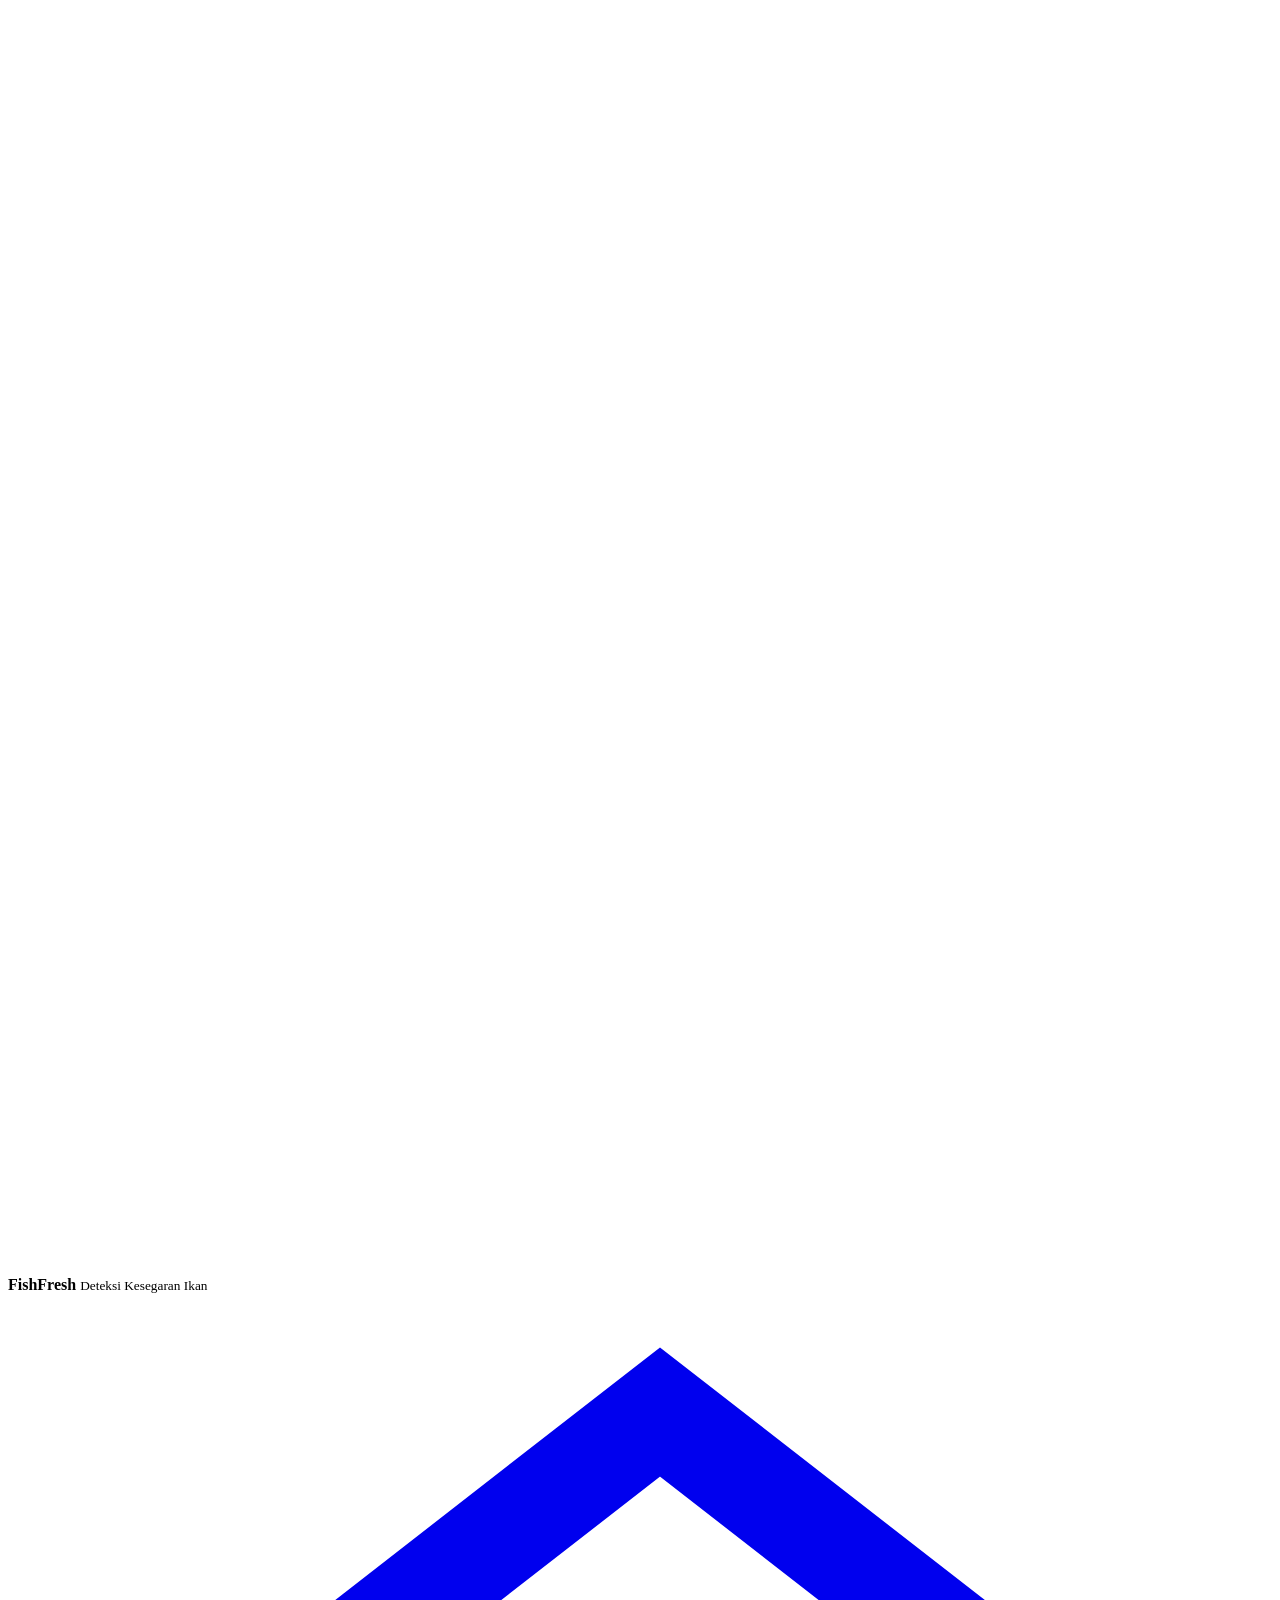
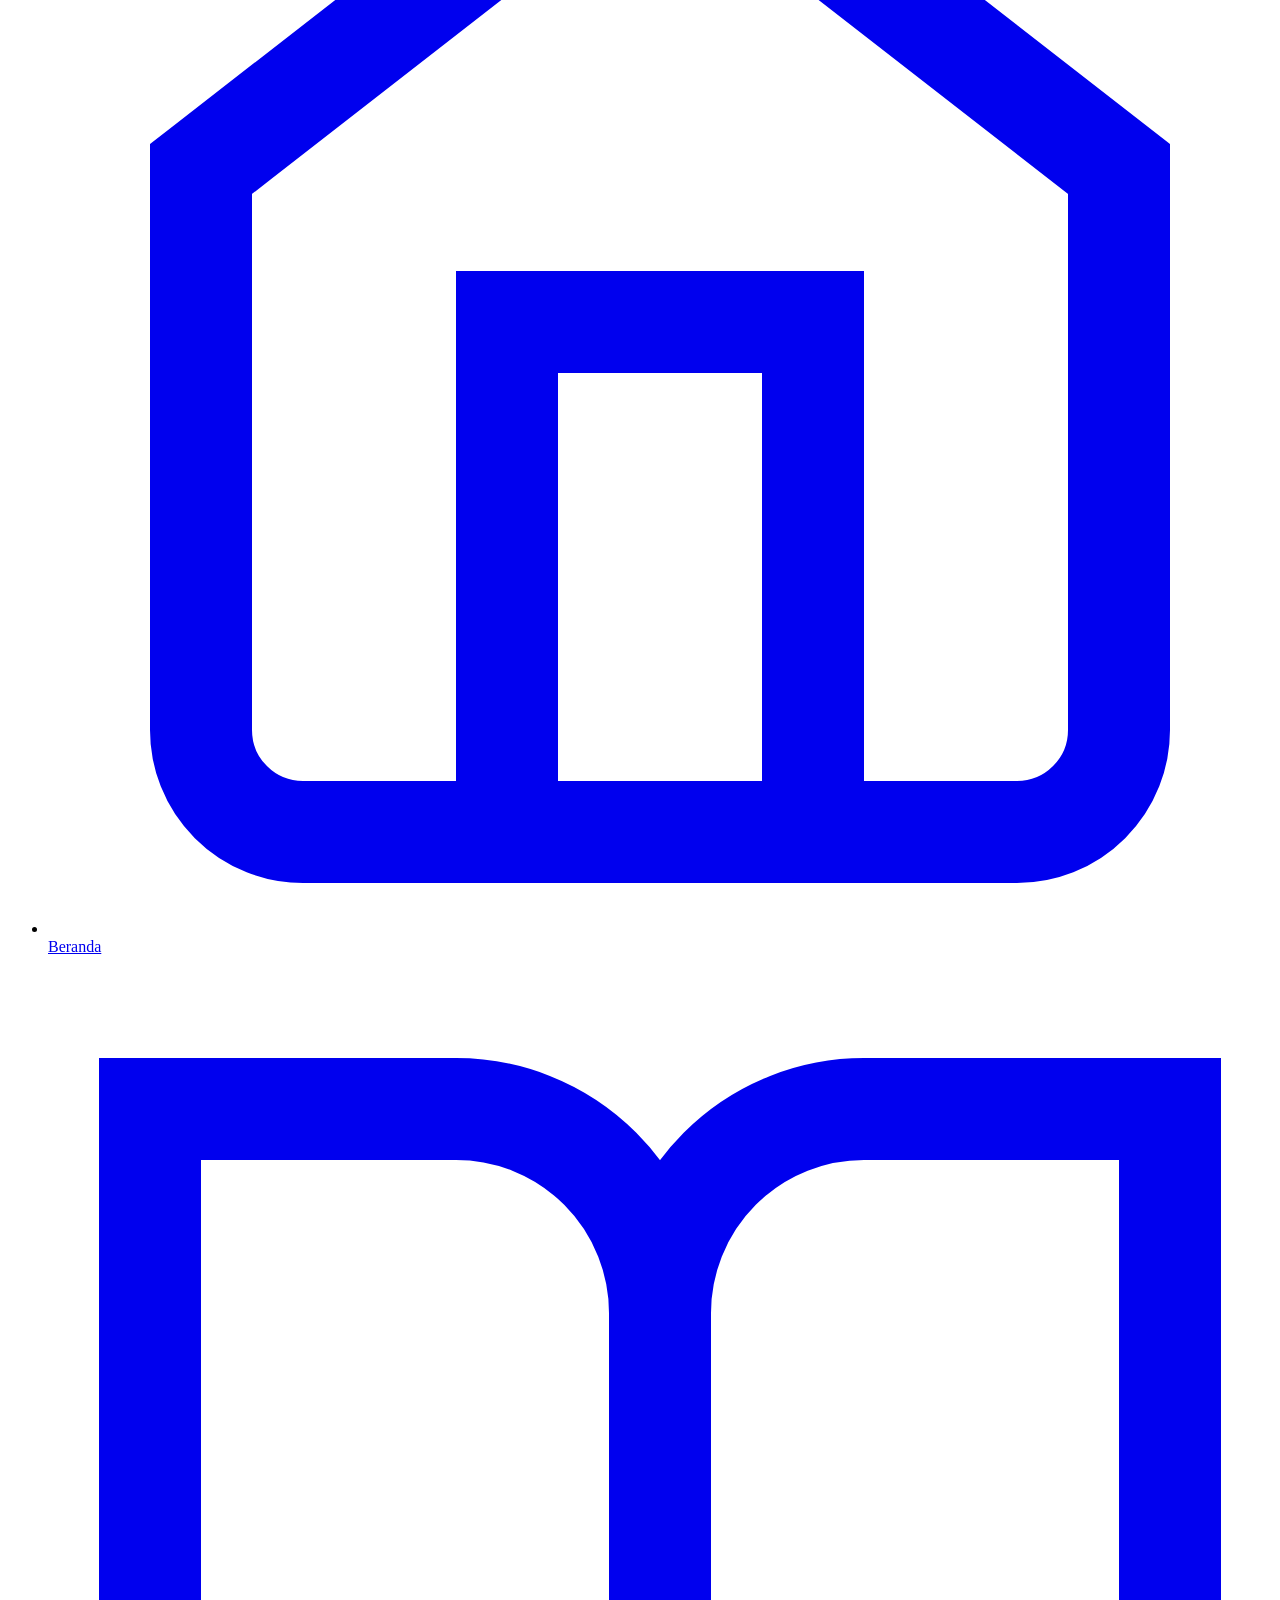
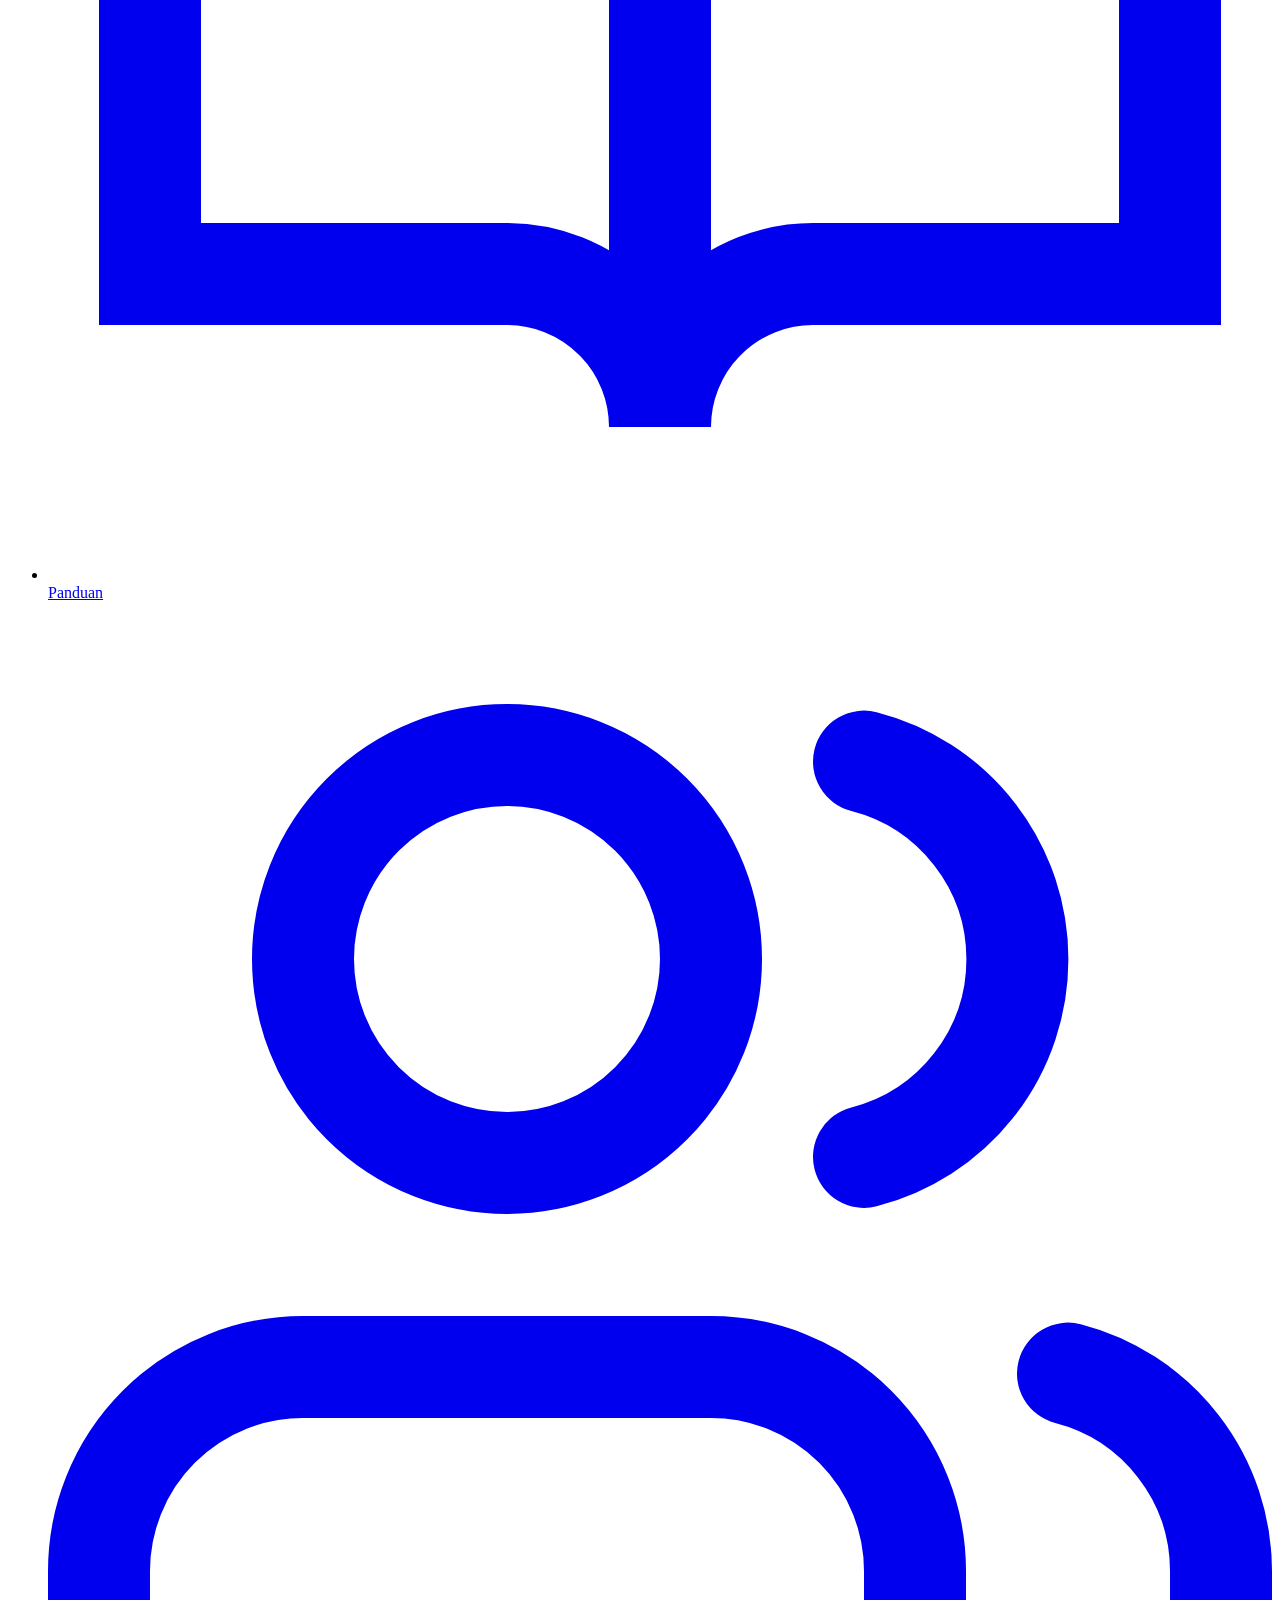
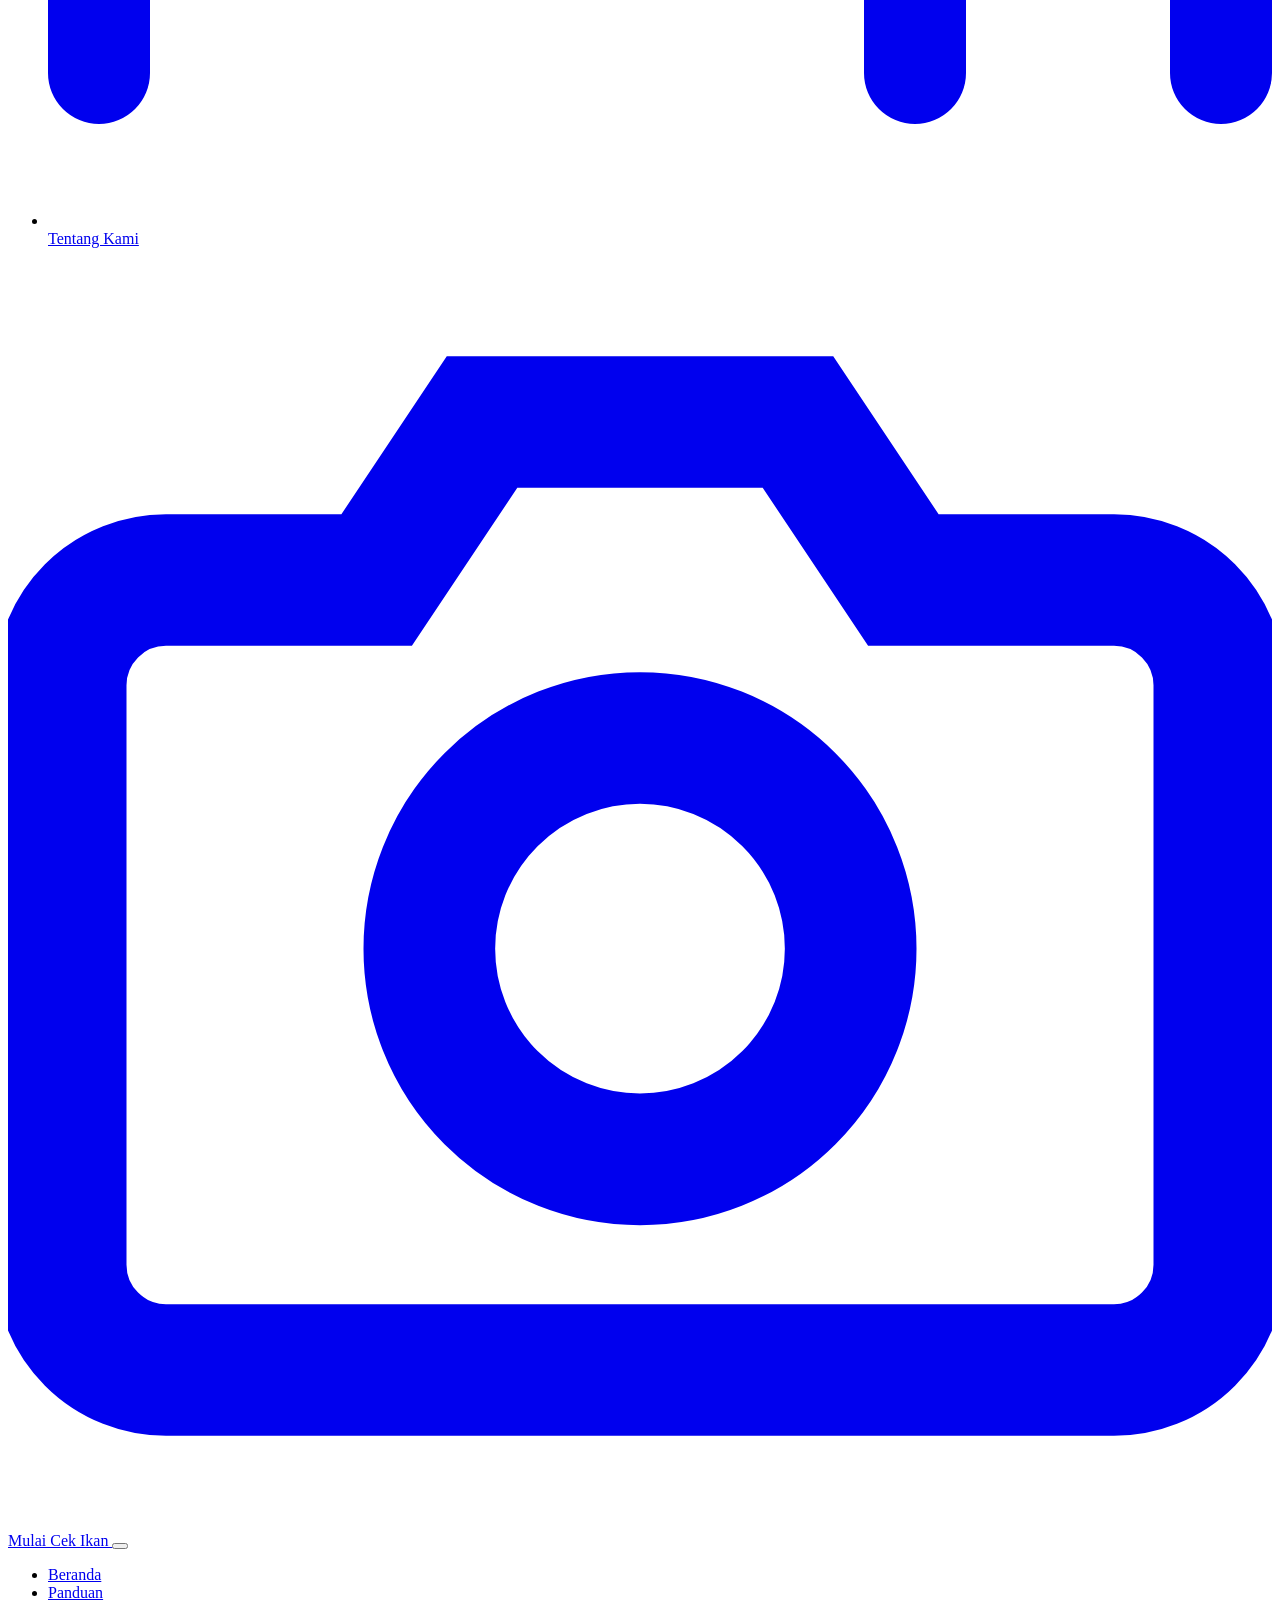
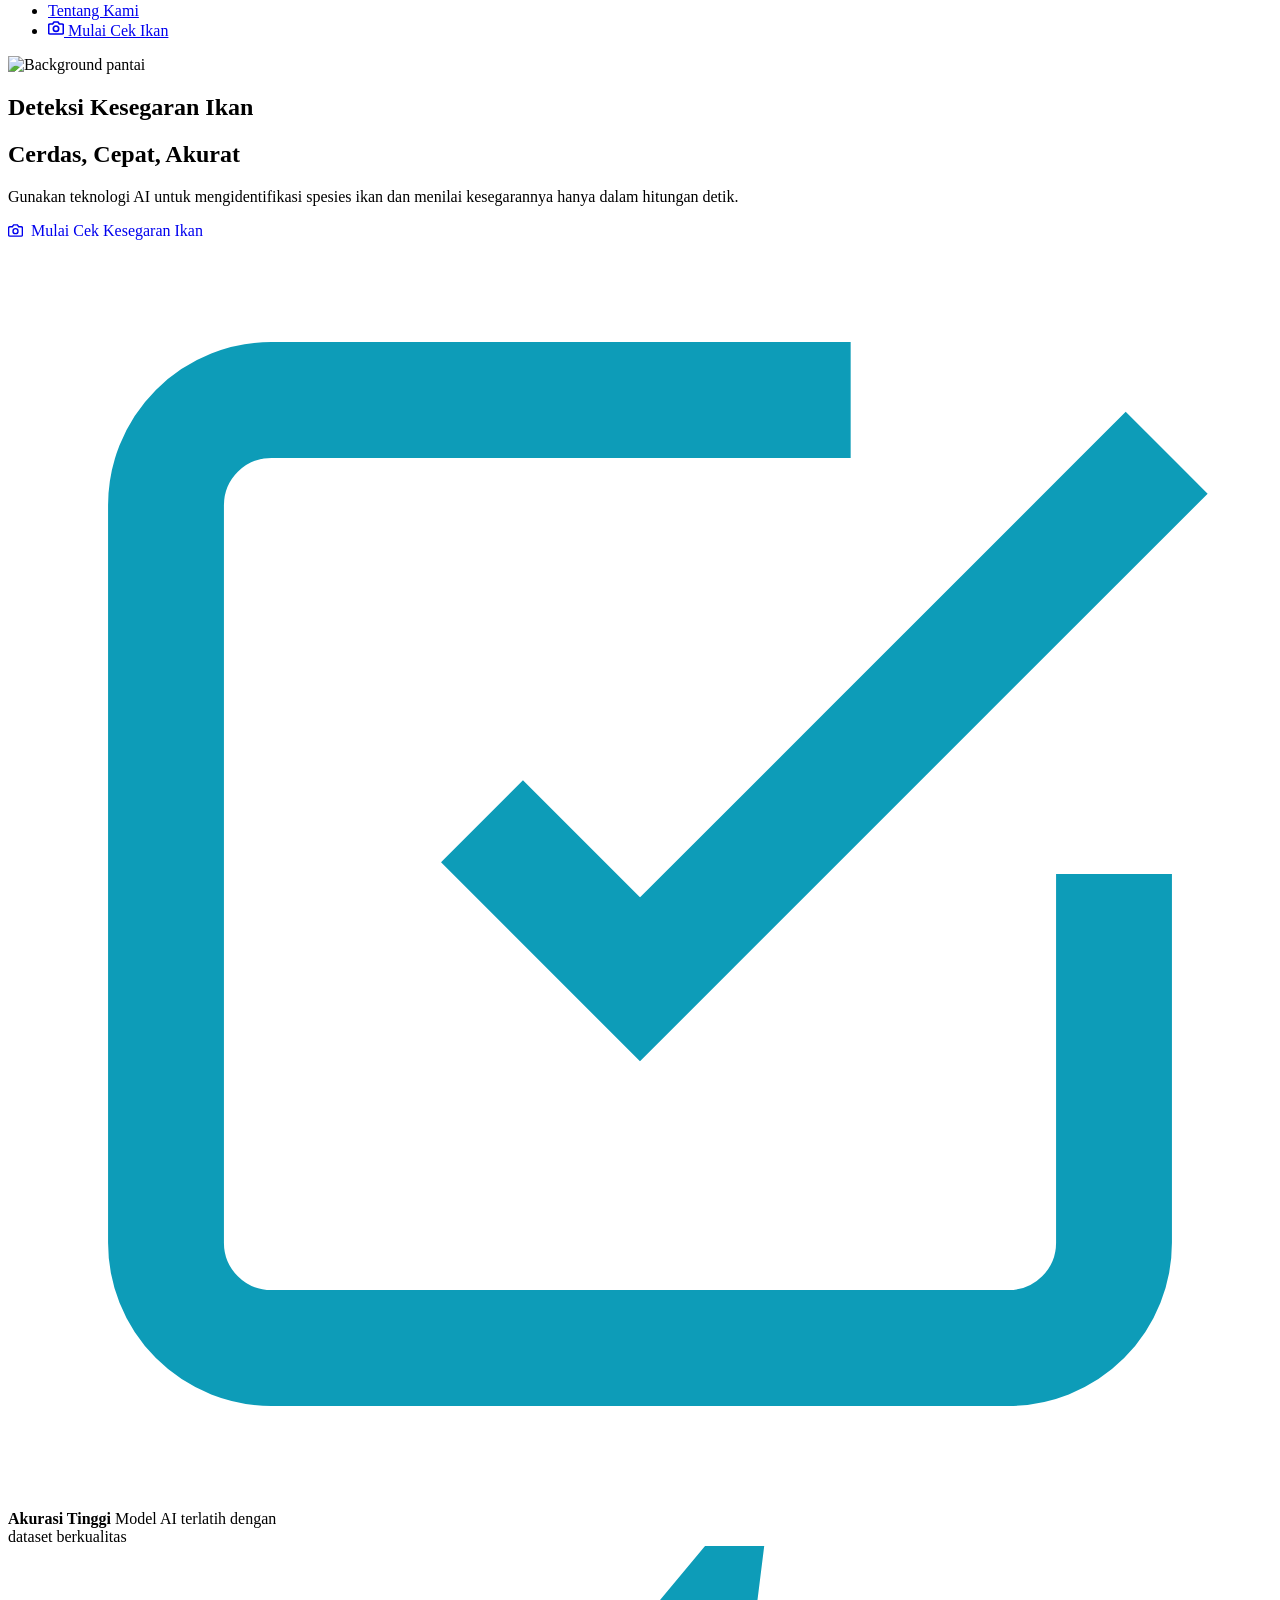
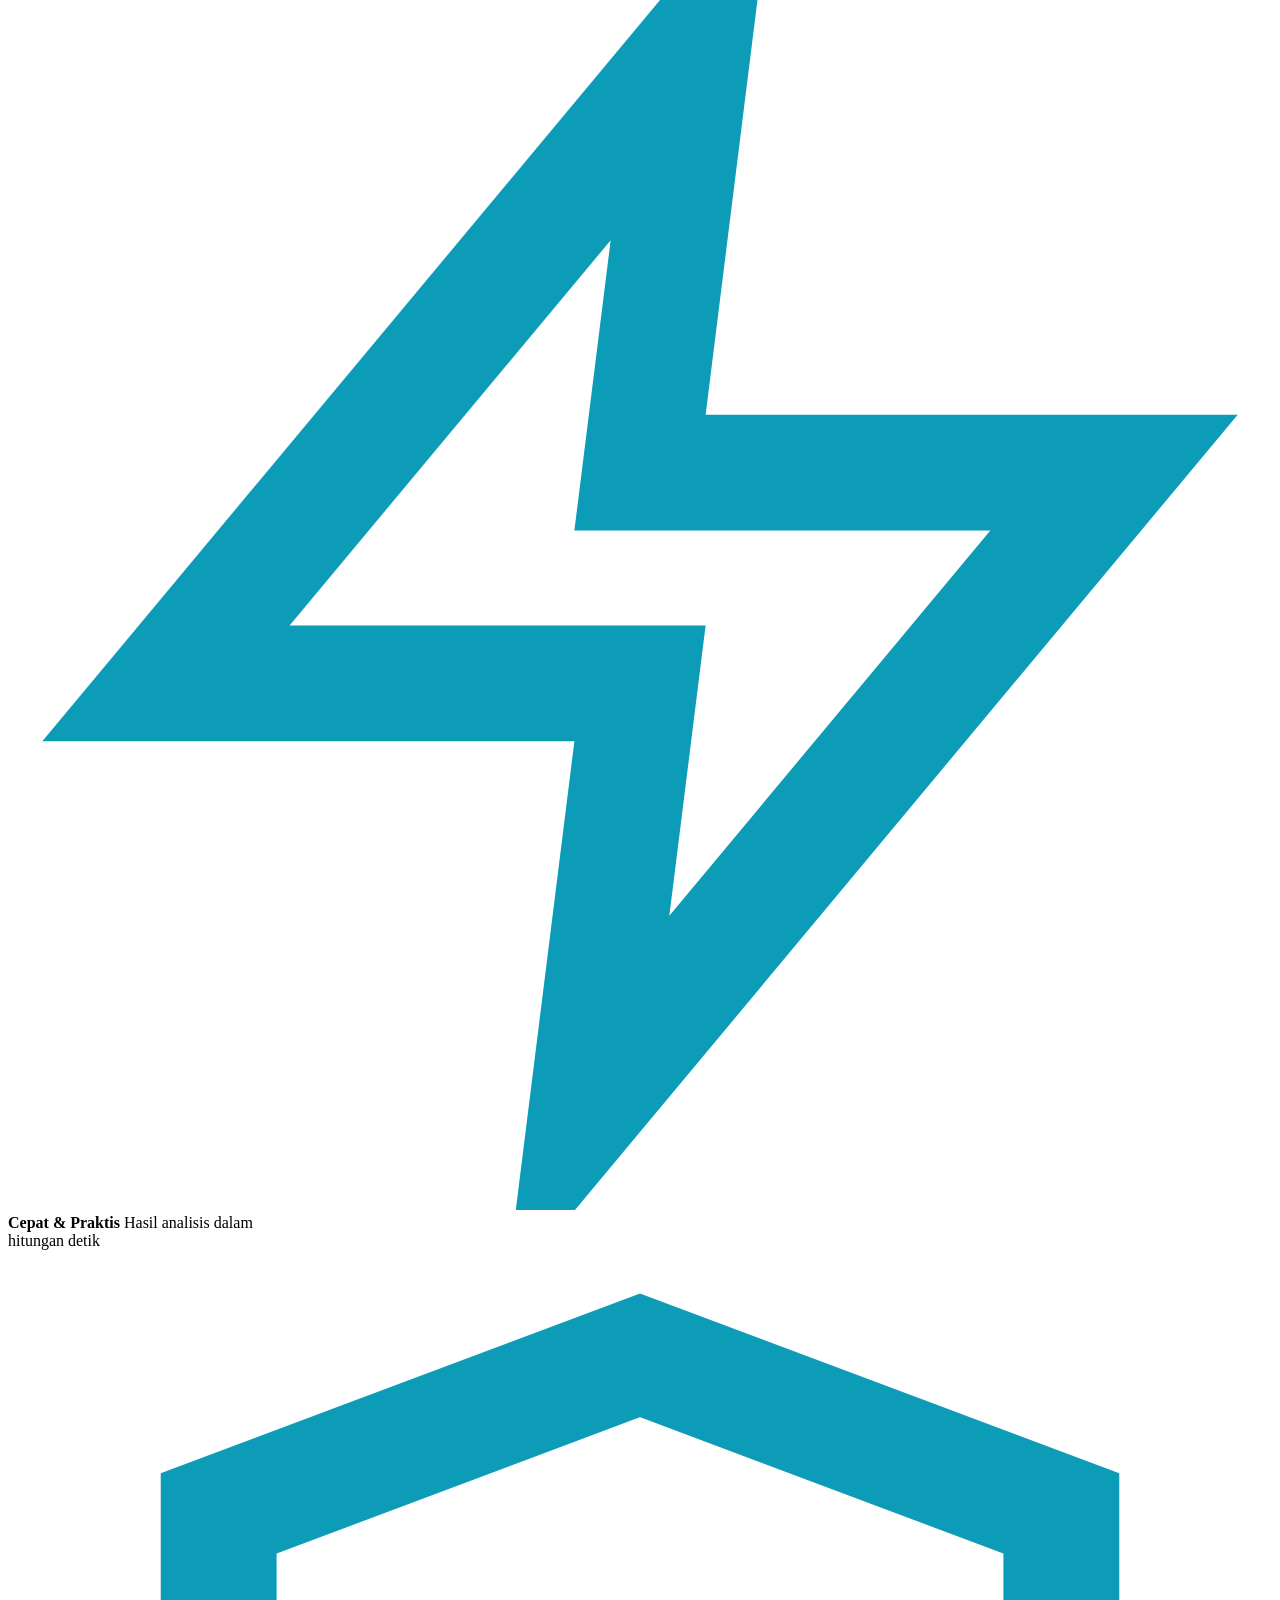
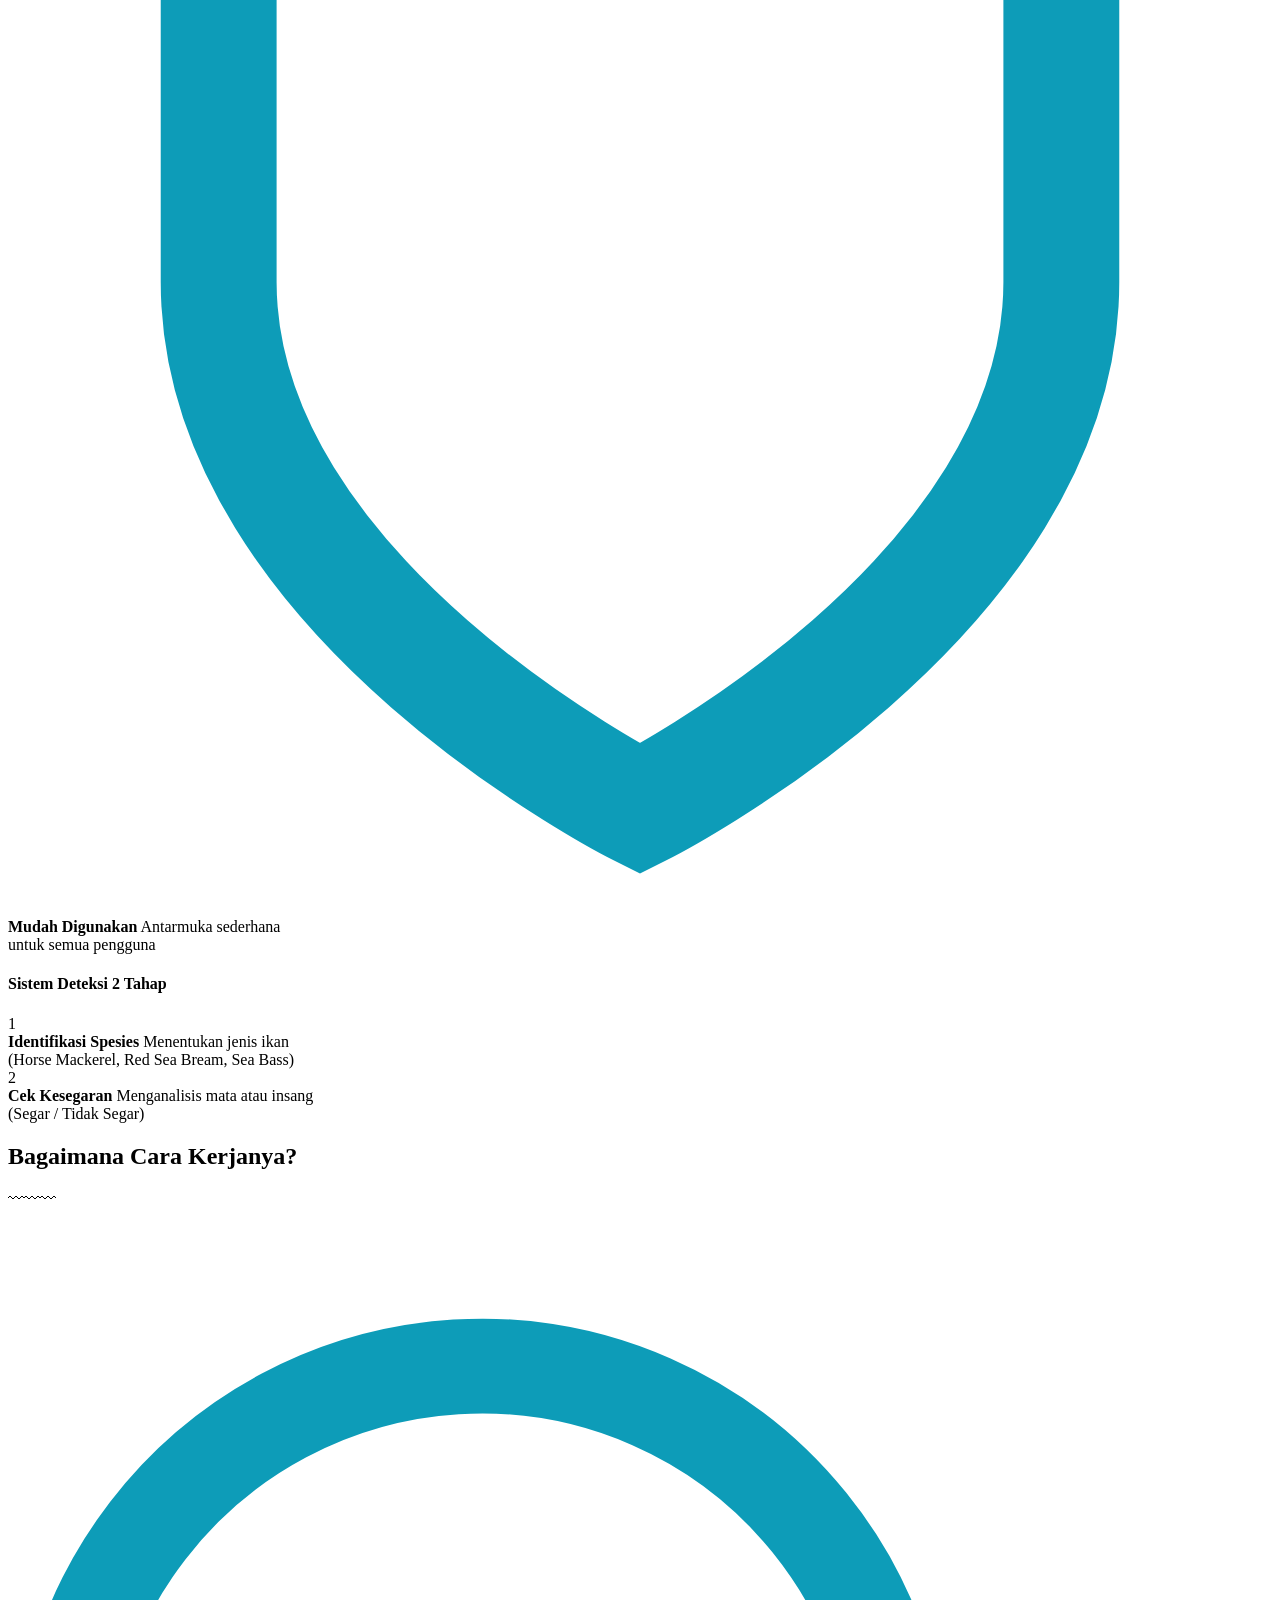
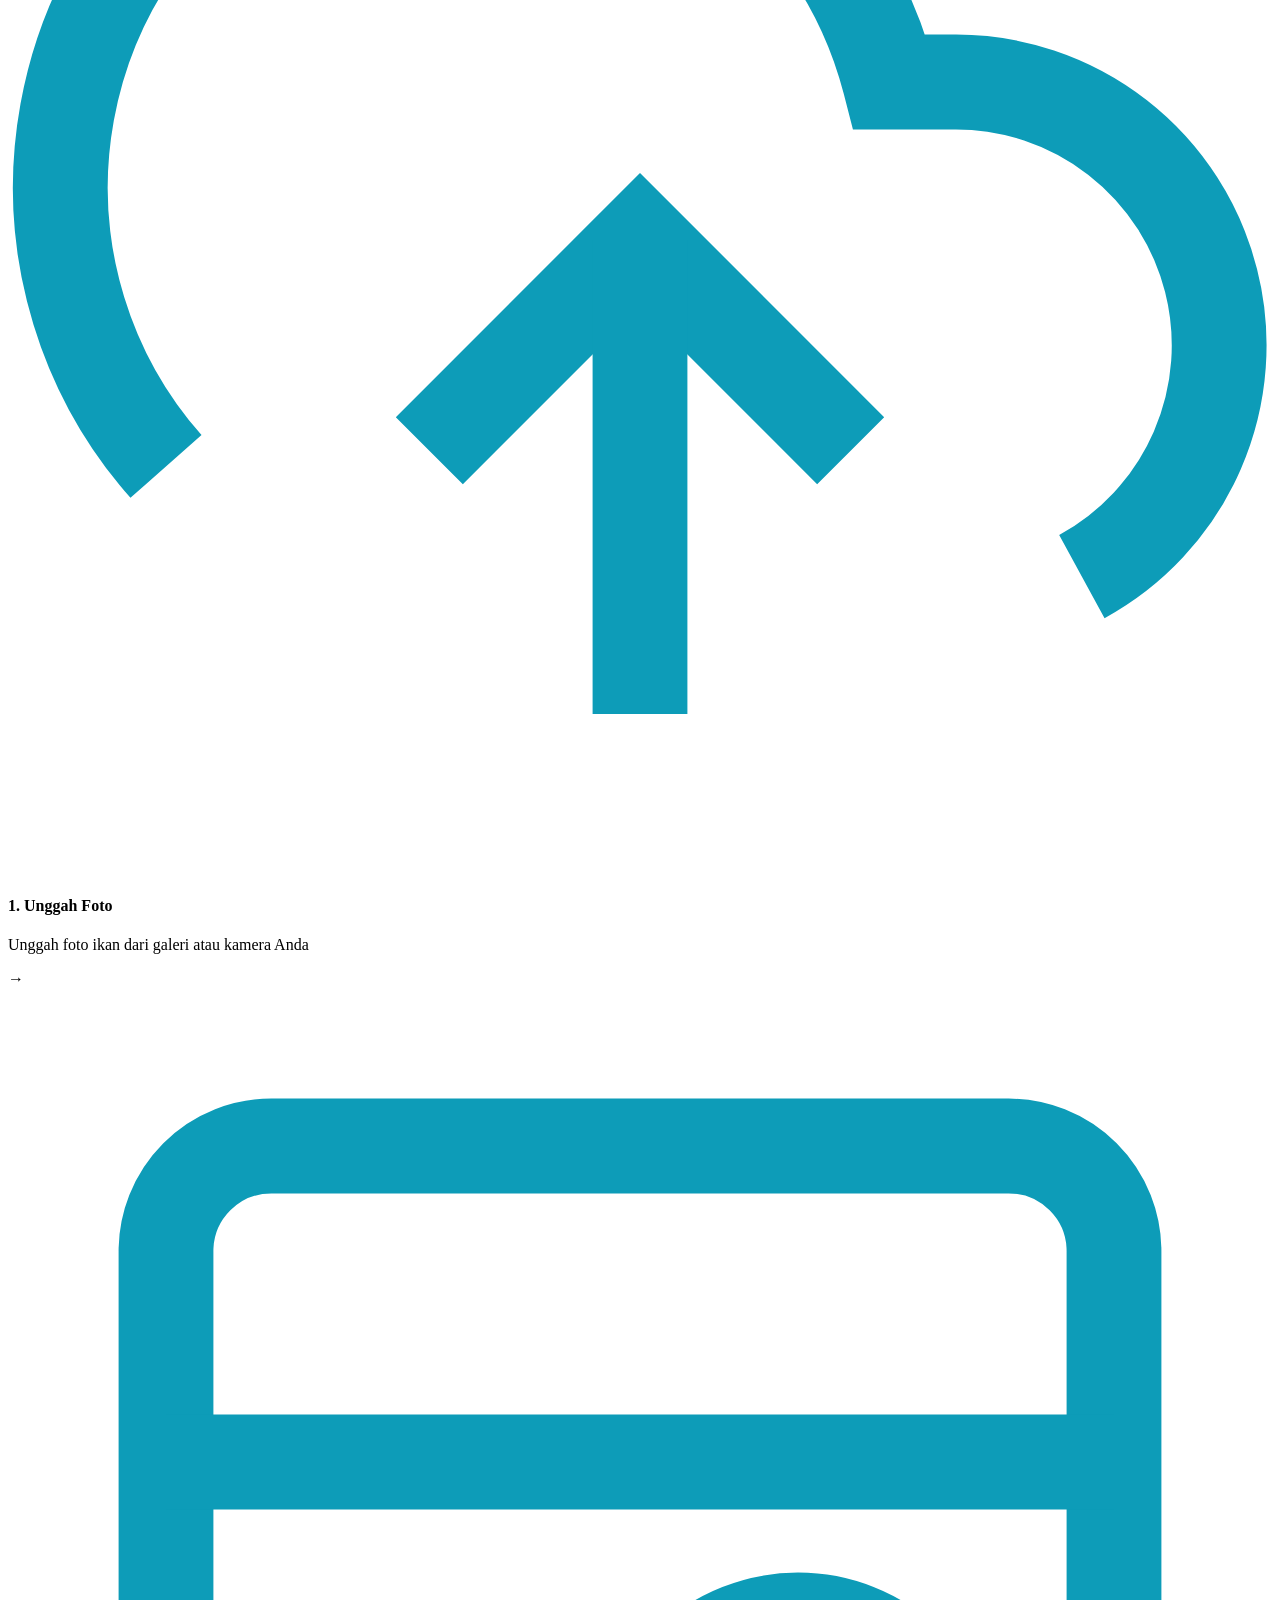
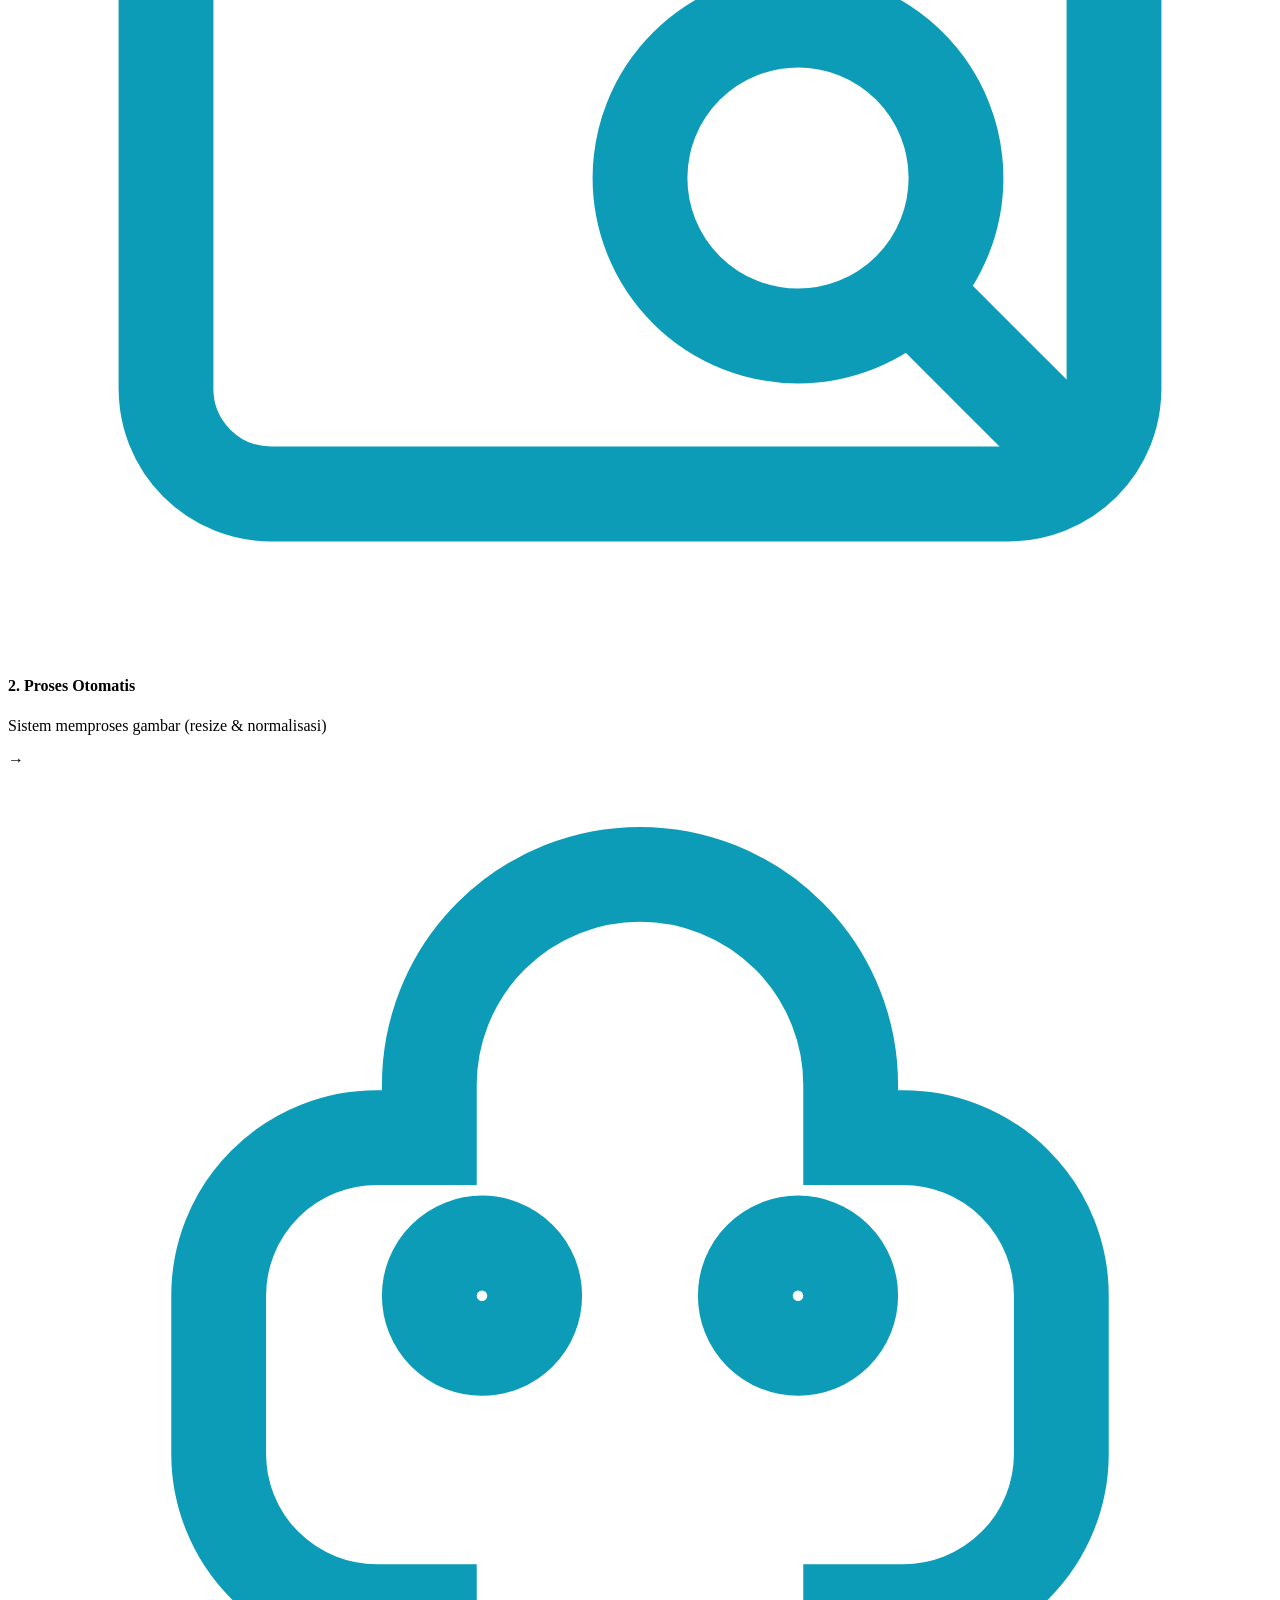
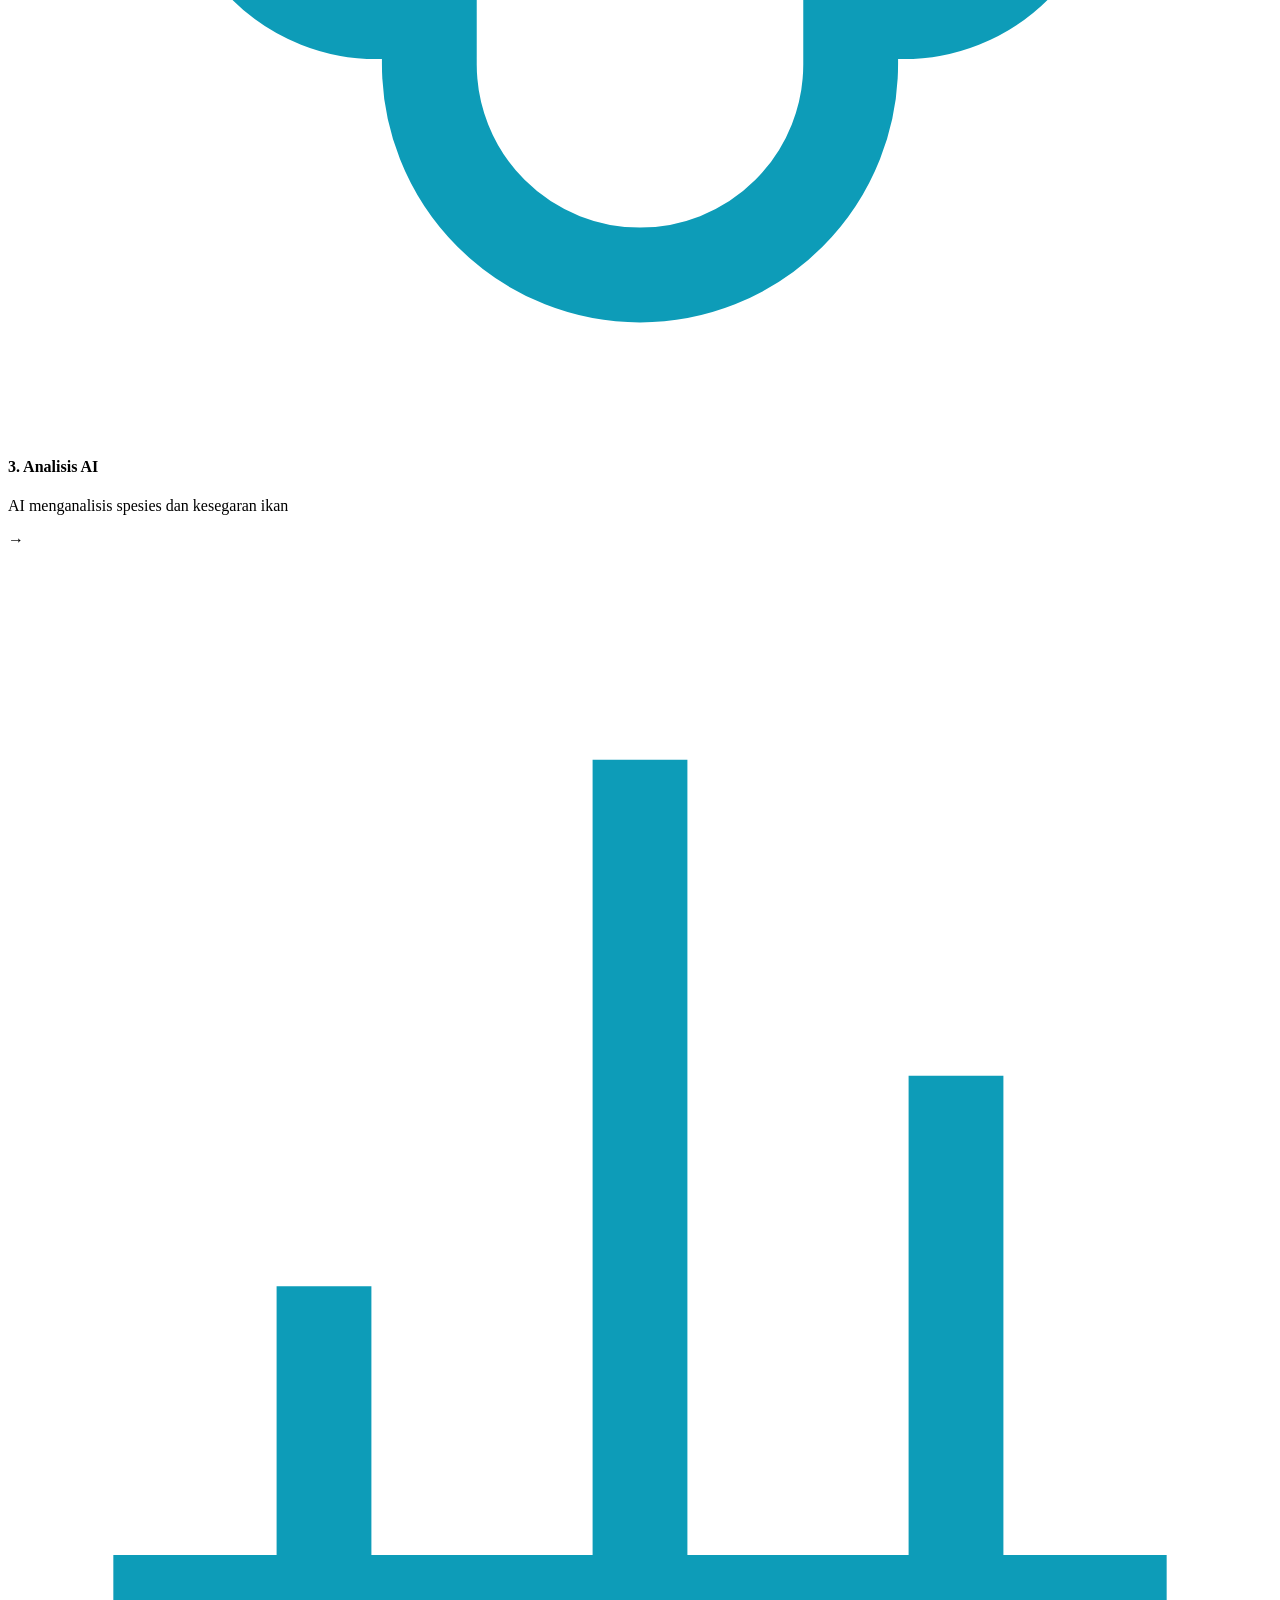
==== index.html @ abd27efb "Add files via upload" ====
<!DOCTYPE html>
<html lang="id">

<head>
  <meta charset="UTF-8">
  <meta name="viewport" content="width=device-width, initial-scale=1.0">
  <title>FishFresh - Deteksi Kesegaran Ikan</title>

  <link rel="stylesheet" href="/assest/css/beranda.css">

  <link
    href="https://fonts.googleapis.com/css2?family=Inter:ital,wght@0,400;0,500;0,600;0,700;0,800;0,900;1,400&display=swap"
    rel="stylesheet">
</head>

<body>
  <!-- NAVBAR -->
  <nav>
    <div class="brand">
      <div class="brand-logo">
        <svg viewBox="0 0 28 28" fill="none" xmlns="http://www.w3.org/2000/svg">
          <ellipse cx="13" cy="14" rx="10" ry="7" fill="rgba(255,255,255,0.25)" stroke="#fff" stroke-width="1.2" />
          <path d="M23 14 C26 11 27 14 26 17 C24 15.5 23 14 23 14Z" fill="#fff" />
          <circle cx="8" cy="12.5" r="1.3" fill="#fff" />
          <path d="M4 14 C8 10 17 10 23 14 C17 18 8 18 4 14Z" fill="rgba(255,255,255,0.18)" />
        </svg>
      </div>
      <div class="brand-text">
        <b>FishFresh</b>
        <small>Deteksi Kesegaran Ikan</small>
      </div>
    </div>

    <ul class="nav-links">
      <li>
        <a href="beranda.html" class="active">
          <svg viewBox="0 0 24 24" fill="none" stroke="currentColor" stroke-width="2" stroke-linecap="round">
            <path d="M3 9l9-7 9 7v11a2 2 0 01-2 2H5a2 2 0 01-2-2z" />
            <polyline points="9 22 9 12 15 12 15 22" />
          </svg>
          Beranda
        </a>
      </li>
      <li>
        <a href="panduan.html">
          <svg viewBox="0 0 24 24" fill="none" stroke="currentColor" stroke-width="2" stroke-linecap="round">
            <path d="M2 3h6a4 4 0 014 4v14a3 3 0 00-3-3H2z" />
            <path d="M22 3h-6a4 4 0 00-4 4v14a3 3 0 013-3h7z" />
          </svg>
          Panduan
        </a>
      </li>
      <li>
        <a href="tentang.html">
          <svg viewBox="0 0 24 24" fill="none" stroke="currentColor" stroke-width="2" stroke-linecap="round">
            <path d="M17 21v-2a4 4 0 00-4-4H5a4 4 0 00-4 4v2" />
            <circle cx="9" cy="7" r="4" />
            <path d="M23 21v-2a4 4 0 00-3-3.87M16 3.13a4 4 0 010 7.75" />
          </svg>
          Tentang Kami
        </a>
      </li>
    </ul>

    <a href="cek.html" class="btn-cta nav-cta-desktop">
      <svg viewBox="0 0 24 24" fill="none" stroke="currentColor" stroke-width="2.5" stroke-linecap="round">
        <path d="M23 19a2 2 0 01-2 2H3a2 2 0 01-2-2V8a2 2 0 012-2h4l2-3h6l2 3h4a2 2 0 012 2z" />
        <circle cx="12" cy="13" r="4" />
      </svg>
      Mulai Cek Ikan
    </a>

    <button class="ham-btn" id="ham" aria-label="Menu">
      <span></span>
      <span></span>
      <span></span>
    </button>

    <div class="mobile-menu" id="mobileMenu">
      <ul>
        <li><a href="beranda.html" class="active">Beranda</a></li>
        <li><a href="panduan.html">Panduan</a></li>
        <li><a href="tentang.html">Tentang Kami</a></li>
        <li>
          <a href="cek.html" class="btn-cta-mobile">
            <svg viewBox="0 0 24 24" fill="none" stroke="currentColor" stroke-width="2.5"
              style="width:16px;height:16px;">
              <path d="M23 19a2 2 0 01-2 2H3a2 2 0 01-2-2V8a2 2 0 012-2h4l2-3h6l2 3h4a2 2 0 012 2z" />
              <circle cx="12" cy="13" r="4" />
            </svg>
            Mulai Cek Ikan
          </a>
        </li>
      </ul>
    </div>
  </nav>

  <section class="hero" id="heroSection">
    <div class="hero-bg-wrap">
      <img id="heroBgImg" src="/assest/img/laut.png" alt="Background pantai" />
    </div>

    <div class="hero-overlay"></div>

    <div class="hero-inner">
      <div class="hero-left">
        <h1>Deteksi Kesegaran Ikan</h1>
        <h2>Cerdas, Cepat, Akurat</h2>
        <p>Gunakan teknologi AI untuk mengidentifikasi spesies ikan dan menilai kesegarannya hanya dalam hitungan
          detik.</p>

        <div class="hero-btns">
          <a href="cek.html" class="btn-primary"
            style="text-decoration: none; display: inline-flex; align-items: center; gap: 8px;">
            <svg width="15" height="15" fill="none" stroke="currentColor" stroke-width="2.2" viewBox="0 0 24 24">
              <path d="M23 19a2 2 0 01-2 2H3a2 2 0 01-2-2V8a2 2 0 012-2h4l2-3h6l2 3h4a2 2 0 012 2z" />
              <circle cx="12" cy="13" r="4" />
            </svg>
            Mulai Cek Kesegaran Ikan
          </a>
        </div>

        <div class="hero-features">
          <div class="hero-feat">
            <div class="hero-feat-icon">
              <svg viewBox="0 0 24 24" fill="none" stroke="#0d9cb8" stroke-width="2.2">
                <polyline points="9 11 12 14 22 4" />
                <path d="M21 12v7a2 2 0 01-2 2H5a2 2 0 01-2-2V5a2 2 0 012-2h11" />
              </svg>
            </div>
            <div class="hero-feat-text">
              <strong>Akurasi Tinggi</strong>
              <span>Model AI terlatih dengan<br>dataset berkualitas</span>
            </div>
          </div>
          <div class="hero-feat">
            <div class="hero-feat-icon">
              <svg viewBox="0 0 24 24" fill="none" stroke="#0d9cb8" stroke-width="2.2">
                <polygon points="13 2 3 14 12 14 11 22 21 10 12 10 13 2" />
              </svg>
            </div>
            <div class="hero-feat-text">
              <strong>Cepat &amp; Praktis</strong>
              <span>Hasil analisis dalam<br>hitungan detik</span>
            </div>
          </div>
          <div class="hero-feat">
            <div class="hero-feat-icon">
              <svg viewBox="0 0 24 24" fill="none" stroke="#0d9cb8" stroke-width="2.2">
                <path d="M12 22s8-4 8-10V5l-8-3-8 3v7c0 6 8 10 8 10z" />
              </svg>
            </div>
            <div class="hero-feat-text">
              <strong>Mudah Digunakan</strong>
              <span>Antarmuka sederhana<br>untuk semua pengguna</span>
            </div>
          </div>
        </div>
      </div>

      <div class="hero-card">
        <h4>Sistem Deteksi 2 Tahap</h4>
        <div class="hc-step">
          <div class="hc-num">1</div>
          <div class="hc-info">
            <strong>Identifikasi Spesies</strong>
            <span>Menentukan jenis ikan<br>(Horse Mackerel, Red Sea Bream, Sea Bass)</span>
          </div>
        </div>
        <div class="hc-step">
          <div class="hc-num">2</div>
          <div class="hc-info">
            <strong>Cek Kesegaran</strong>
            <span>Menganalisis mata atau insang<br>(Segar / Tidak Segar)</span>
          </div>
        </div>
      </div>
    </div>
  </section>

  <section class="how-section">
    <div class="section-head">
      <h2>Bagaimana Cara Kerjanya?</h2>
      <div class="wave">〰〰〰</div>
    </div>
    <div class="steps-wrap">

      <div class="step-box">
        <div class="step-icon-wrap">
          <svg viewBox="0 0 24 24" fill="none" stroke="#0d9cb8" stroke-width="1.8">
            <polyline points="16 16 12 12 8 16" />
            <line x1="12" y1="12" x2="12" y2="21" />
            <path d="M20.39 18.39A5 5 0 0018 9h-1.26A8 8 0 103 16.3" />
          </svg>
        </div>
        <h4>1. Unggah Foto</h4>
        <p>Unggah foto ikan dari galeri atau kamera Anda</p>
      </div>

      <div class="step-arr">→</div>

      <div class="step-box">
        <div class="step-icon-wrap">
          <svg viewBox="0 0 24 24" fill="none" stroke="#0d9cb8" stroke-width="1.8">
            <rect x="3" y="3" width="18" height="18" rx="2" />
            <path d="M3 9h18" />
            <circle cx="15" cy="15" r="3" />
            <line x1="17.1" y1="17.1" x2="20" y2="20" />
          </svg>
        </div>
        <h4>2. Proses Otomatis</h4>
        <p>Sistem memproses gambar (resize &amp; normalisasi)</p>
      </div>

      <div class="step-arr">→</div>

      <div class="step-box">
        <div class="step-icon-wrap">
          <svg viewBox="0 0 24 24" fill="none" stroke="#0d9cb8" stroke-width="1.8">
            <path
              d="M12 2a4 4 0 014 4v1h1a3 3 0 013 3v3a3 3 0 01-3 3h-1v1a4 4 0 01-8 0v-1H7a3 3 0 01-3-3v-3a3 3 0 013-3h1V6a4 4 0 014-4z" />
            <circle cx="9" cy="10" r="1" />
            <circle cx="15" cy="10" r="1" />
          </svg>
        </div>
        <h4>3. Analisis AI</h4>
        <p>AI menganalisis spesies dan kesegaran ikan</p>
      </div>

      <div class="step-arr">→</div>

      <div class="step-box">
        <div class="step-icon-wrap">
          <svg viewBox="0 0 24 24" fill="none" stroke="#0d9cb8" stroke-width="1.8">
            <line x1="18" y1="20" x2="18" y2="10" />
            <line x1="12" y1="20" x2="12" y2="4" />
            <line x1="6" y1="20" x2="6" y2="14" />
            <polyline points="2 20 22 20" />
          </svg>
        </div>
        <h4>4. Hasil Instan</h4>
        <p>Lihat hasil identifikasi lengkap beserta tingkat kepercayaan</p>
      </div>

    </div>
  </section>

  <section class="cards-section">
    <div class="cards-grid">

      <div class="icard icard-1">
        <img class="icard-bg-img" src="https://images.unsplash.com/photo-1544551763-46a013bb70d5?w=600&q=80&fit=crop"
          alt="Ikan" style="object-position:right center" />
        <div class="icard-overlay"></div>
        <div class="icard-content">
          <h3>Panduan Pengambilan Gambar</h3>
          <p>Pelajari cara mengambil foto ikan yang tepat untuk hasil akurat</p>
          <a href="panduan.html" class="icard-btn"
            style="background:#0d9cb8; color:#fff; text-decoration:none; display:inline-block; text-align:center;">Lihat
            Panduan</a>
        </div>
      </div>

      <div class="icard icard-3">
        <img class="icard-bg-img" src="https://images.unsplash.com/photo-1529156069898-49953e39b3ac?w=600&q=80&fit=crop"
          alt="Tim" style="object-position:right top" />
        <div class="icard-overlay"></div>
        <div class="icard-content">
          <h3>Tentang Kami</h3>
          <p>Kenali tim di balik pengembangan sistem ini</p>
          <a href="tentang.html" class="icard-btn"
            style="background:#0d9cb8; color:#fff; text-decoration:none; display:inline-block; text-align:center;">Lihat
            Profil</a>
        </div>
      </div>

      <div class="icard icard-4">
        <img class="icard-bg-img" src="https://images.unsplash.com/photo-1565193566173-7a0ee3dbe261?w=600&q=80&fit=crop"
          alt="Ikan segar" style="object-position:right center" />
        <div class="icard-overlay"></div>
        <div class="icard-content">
          <h3>Mulai Cek Sekarang</h3>
          <p>Langsung cek kesegaran ikan Anda dengan AI kami</p>
          <a href="cek.html" class="icard-btn"
            style="background:rgba(255,255,255,0.18); color:#fff; border:1px solid rgba(255,255,255,0.4); text-decoration:none; display:inline-block; text-align:center;">Cek
            Sekarang</a>
        </div>
      </div>

    </div>
  </section>

  <!-- FOOTER -->
  <footer class="combined-footer">
    <div class="footer-bg-layer"></div>
    <div class="footer-fish-layer"></div>

    <div class="footer-container">

      <div class="stats-inner">
        <div class="stat-item">
          <div class="stat-icon-wrap">
            <svg viewBox="0 0 24 24">
              <ellipse cx="11" cy="12" rx="8" ry="5" stroke="#4ecbdf" stroke-width="1.5" fill="none" />
              <path d="M19 12 Q23 8 23 12 Q23 16 19 12Z" fill="#4ecbdf" opacity="0.7" />
              <circle cx="8" cy="10.5" r="1.2" fill="#4ecbdf" />
            </svg>
          </div>
          <div class="stat-text">
            <div class="stat-num">3</div>
            <div class="stat-label">Spesies Ikan</div>
            <div class="stat-sub">Mackerel, Bream, Bass</div>
          </div>
        </div>

        <div class="stat-item">
          <div class="stat-icon-wrap">
            <svg viewBox="0 0 24 24" fill="none" stroke="#4ecbdf" stroke-width="1.5">
              <path d="M1 12s4-8 11-8 11 8 11 8-4 8-11 8-11-8-11-8z" />
              <circle cx="12" cy="12" r="3" />
            </svg>
          </div>
          <div class="stat-text">
            <div class="stat-num">2</div>
            <div class="stat-label">Analisis</div>
            <div class="stat-sub">Jenis &amp; Kesegaran</div>
          </div>
        </div>

        <div class="stat-item">
          <div class="stat-icon-wrap">
            <svg viewBox="0 0 24 24" fill="none" stroke="#4ecbdf" stroke-width="1.5">
              <ellipse cx="12" cy="5" rx="9" ry="3" />
              <path d="M21 12c0 1.66-4 3-9 3s-9-1.34-9-3" />
              <path d="M3 5v14c0 1.66 4 3 9 3s9-1.34 9-3V5" />
            </svg>
          </div>
          <div class="stat-text">
            <div class="stat-num">2K+</div>
            <div class="stat-label">Data Training</div>
            <div class="stat-sub">Gambar Terverifikasi</div>
          </div>
        </div>
      </div>

      <div class="footer-divider"></div>

      <div class="footer-content-grid">
        <div class="footer-about">
          <div class="footer-brand">
            <div class="f-brand-icon">
              <svg viewBox="0 0 28 28" fill="none">
                <ellipse cx="13" cy="14" rx="9" ry="6" fill="#4ecbdf" />
                <path d="M22 14 Q27 10 27 14 Q27 18 22 14Z" fill="#4ecbdf" />
                <circle cx="9.5" cy="12.5" r="2" fill="#071e2a" />
              </svg>
            </div>
            <span>FishFresh</span>
          </div>
          <p class="footer-desc">
            Platform berbasis Artificial Intelligence terdepan untuk mendeteksi jenis dan tingkat kesegaran ikan
            secara
            instan demi menjaga kualitas pangan Anda.
          </p>
        </div>

        <div class="footer-links-group">
          <h4>Navigasi</h4>
          <li><a href="beranda.html">Beranda</a>
          <li><a href="panduan.html">Panduan Foto</a>
          <li><a href="tentang.html">Tentang Kami</a>
        </div>

        <div class="footer-links-group">
          <h4>Kontak & Bantuan</h4>
          <p class="footer-info-text">Universitas maritim raja ali haji, Indonesia</p>
          <p class="footer-info-text">support@fishfresh.ai</p>
        </div>
      </div>

      <div class="footer-bottom">
        <p>&copy; 2026 FishFresh AI System. Seluruh Hak Cipta Dilindungi.</p>
      </div>

    </div>
  </footer>

  <div class="toast" id="toast"></div>
  <script src="/assest/js/beranda.js"></script>
</body>

</html>
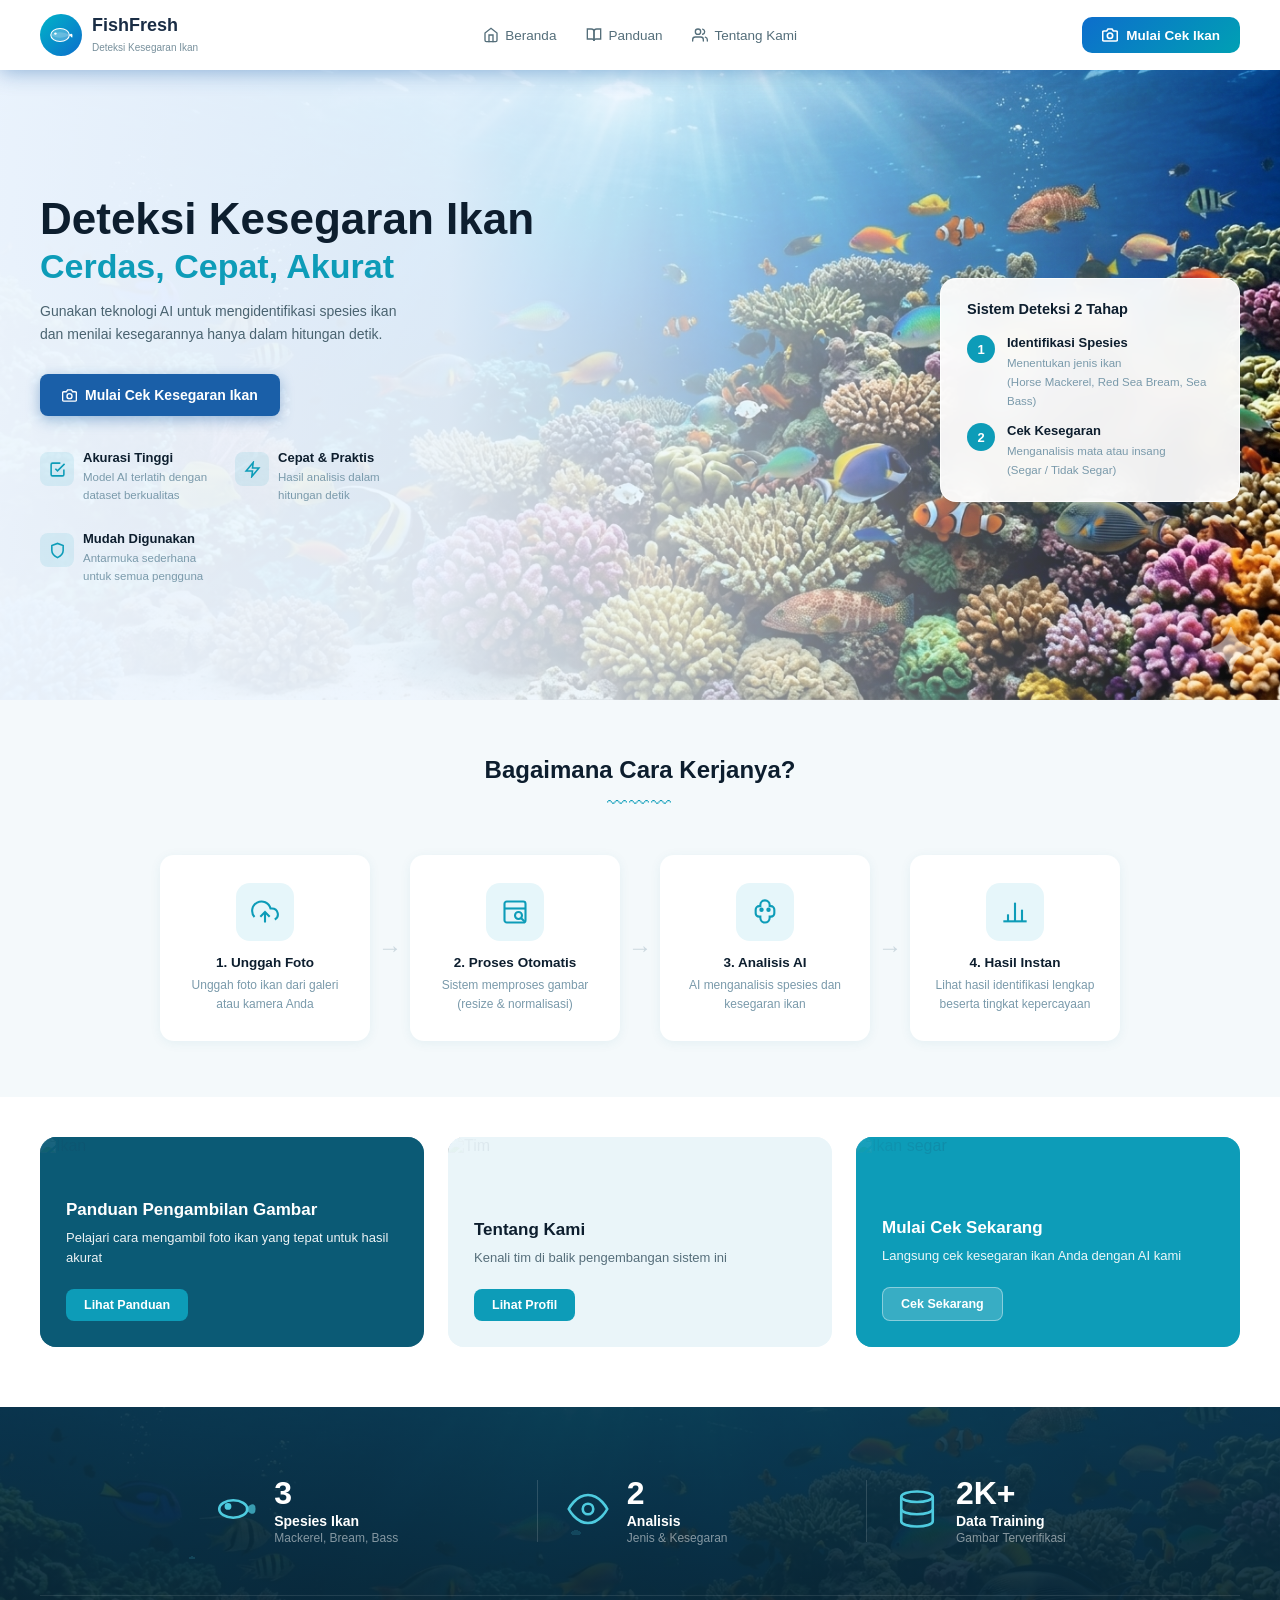
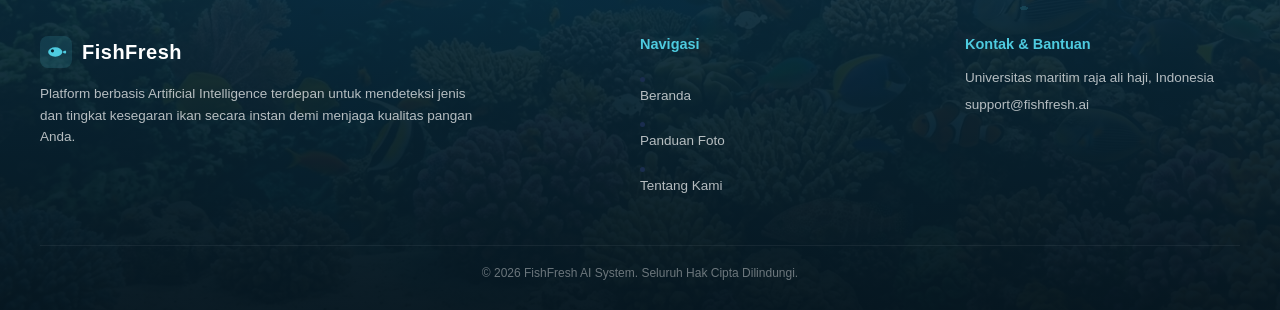
==== commit a39f6df4: "tambahin ." ====
--- a/index.html
+++ b/index.html
@@ -6,7 +6,7 @@
   <meta name="viewport" content="width=device-width, initial-scale=1.0">
   <title>FishFresh - Deteksi Kesegaran Ikan</title>
 
-  <link rel="stylesheet" href="/assest/css/beranda.css">
+  <link rel="stylesheet" href="./assest/css/beranda.css">
 
   <link
     href="https://fonts.googleapis.com/css2?family=Inter:ital,wght@0,400;0,500;0,600;0,700;0,800;0,900;1,400&display=swap"
@@ -33,7 +33,7 @@
 
     <ul class="nav-links">
       <li>
-        <a href="beranda.html" class="active">
+        <a href="index.html" class="active">
           <svg viewBox="0 0 24 24" fill="none" stroke="currentColor" stroke-width="2" stroke-linecap="round">
             <path d="M3 9l9-7 9 7v11a2 2 0 01-2 2H5a2 2 0 01-2-2z" />
             <polyline points="9 22 9 12 15 12 15 22" />
@@ -78,7 +78,7 @@
 
     <div class="mobile-menu" id="mobileMenu">
       <ul>
-        <li><a href="beranda.html" class="active">Beranda</a></li>
+        <li><a href="index.html" class="active">Beranda</a></li>
         <li><a href="panduan.html">Panduan</a></li>
         <li><a href="tentang.html">Tentang Kami</a></li>
         <li>
@@ -97,7 +97,7 @@
 
   <section class="hero" id="heroSection">
     <div class="hero-bg-wrap">
-      <img id="heroBgImg" src="/assest/img/laut.png" alt="Background pantai" />
+      <img id="heroBgImg" src="./assest/img/laut.png" alt="Background pantai" />
     </div>
 
     <div class="hero-overlay"></div>
@@ -386,7 +386,7 @@
   </footer>
 
   <div class="toast" id="toast"></div>
-  <script src="/assest/js/beranda.js"></script>
+  <script src="./assest/js/beranda.js"></script>
 </body>
 
 </html>
--- a/assest/css/beranda.css
+++ b/assest/css/beranda.css
@@ -0,0 +1,1809 @@
+:root {
+    --primary: #1a5fa8;
+    --primary-dark: #0d3d6e;
+    --primary-light: #3a80cc;
+    --accent: #00b4d8;
+    --teal: #0096c7;
+    --bg: #f0f8ff;
+    --bg2: #e4f1fb;
+    --white: #fff;
+    --text: #1a2d45;
+    --muted: #5a7a9a;
+    --border: #cde3f5;
+    --green: #16a34a;
+    --red: #dc2626;
+    --shadow: 0 4px 24px rgba(26, 95, 168, .10);
+    --shadow-h: 0 8px 36px rgba(26, 95, 168, .18);
+    --r: 16px;
+    --r-sm: 10px;
+}
+
+*,
+*::before,
+*::after {
+    box-sizing: border-box;
+    margin: 0;
+    padding: 0
+}
+
+html {
+    scroll-behavior: smooth
+}
+
+body {
+    font-family: 'Poppins', sans-serif;
+    color: #1a2d4e;
+    overflow-x: hidden;
+    width: 100%;
+    background-image: linear-gradient(180deg, rgba(238, 246, 255, 0.323) 0%, rgba(238, 246, 255, 0.95) 100%),
+        url('/assest/img/laut.png');
+    background-size: cover;
+    background-position: center;
+    background-repeat: no-repeat;
+    background-attachment: fixed;
+}
+
+/* ============ NAVBAR ============ */
+/* ── NAVBAR ── */
+nav {
+    position: fixed;
+    top: 0;
+    left: 0;
+    width: 100%;
+    height: 70px;
+    display: flex;
+    justify-content: space-between;
+    align-items: center;
+    padding: 0 40px;
+    background: #ffffff !important;
+    /* Memaksa latar putih kokoh di laptop/tablet/HP */
+    box-shadow: 0 2px 20px rgba(26, 95, 168, 0.437);
+    z-index: 9999;
+}
+
+.brand {
+    display: flex;
+    align-items: center;
+    gap: 10px
+}
+
+.brand-logo {
+    width: 42px;
+    height: 42px;
+    border-radius: 50%;
+    background: linear-gradient(135deg, #00b4c8, #0d6ecc);
+    display: flex;
+    align-items: center;
+    justify-content: center;
+    overflow: hidden
+}
+
+.brand-logo svg {
+    width: 26px;
+    height: 26px
+}
+
+.brand-text b {
+    display: block;
+    font-size: 18px;
+    color: #1a2d45 !important;
+    line-height: 1.2;
+}
+
+.brand-text small {
+    font-size: 10px;
+    color: #78909c;
+    font-weight: 400
+}
+
+.nav-links {
+    display: flex;
+    align-items: center;
+    gap: 2px;
+    list-style: none
+}
+
+.nav-links a {
+    display: flex;
+    align-items: center;
+    gap: 6px;
+    text-decoration: none;
+    font-size: 13.5px;
+    font-weight: 500;
+    color: #546e7a;
+    padding: 8px 14px;
+    border-radius: 8px;
+    transition: color .15s
+}
+
+.nav-links a:hover {
+    color: #0a3060
+}
+
+.nav-links a.active {
+    color: #546e7a;
+    position: relative
+}
+
+.nav-links svg {
+    width: 16px;
+    height: 16px;
+    flex-shrink: 0
+}
+
+.btn-cta {
+    display: flex;
+    align-items: center;
+    gap: 8px;
+    text-decoration: none;
+    background: linear-gradient(135deg, #0d6ecc, #00a0b4);
+    color: #fff;
+    font-size: 13.5px;
+    font-weight: 600;
+    padding: 10px 20px;
+    border-radius: 10px;
+    white-space: nowrap;
+    transition: opacity .15s
+}
+
+.btn-cta:hover {
+    opacity: .88
+}
+
+.btn-cta svg {
+    width: 16px;
+    height: 16px
+}
+
+/* ============ ATURAN TOMBOL GARIS 3 ============ */
+.ham-btn {
+    /* 1. SECARA BAWAAN (DI LAPTOP): SEMBUNYIKAN */
+    display: none;
+
+    flex-direction: column;
+    justify-content: space-between;
+    width: 26px;
+    height: 18px;
+    background: transparent;
+    border: none;
+    cursor: pointer;
+    padding: 0;
+    z-index: 1001;
+    position: absolute;
+    right: 24px;
+    top: 50%;
+    transform: translateY(-50%);
+}
+
+.ham-btn span {
+    width: 100%;
+    height: 2.5px;
+    background-color: #070000;
+    border-radius: 2px;
+    transition: all 0.3s ease-in-out;
+}
+
+/* ============ MEDIA QUERY (KHUSUS LAYAR KECIL/HP) ============ */
+@media (max-width: 900px) {
+
+    /* 1. Sembunyikan Nav Links teks biasa bawaan desktop */
+    .nav-links {
+        display: none !important;
+    }
+
+    /* 2. INI KUNCINYA: Sembunyikan Tombol Cek Ikan Versi Desktop agar tidak double! */
+    .nav-cta-desktop {
+        display: none !important;
+    }
+
+    /* 3. Tampilkan tombol garis 3 (hamburger) di pojok kanan */
+    .ham-btn {
+        display: flex !important;
+    }
+
+    /* 4. Berikan sedikit padding kanan pada nav agar logo tidak terlalu mentok */
+    nav {
+        padding-right: 60px !important;
+    }
+}
+
+.nav-links a:hover,
+.nav-links a.active {
+    color: #546e7a;
+}
+
+.nav-btn {
+    text-decoration: none;
+    color: #546e7a;
+    background: #fff;
+    padding: 0.75rem 1.6rem;
+    border-radius: 14px;
+    font-size: 0.95rem;
+    font-weight: 700;
+    box-shadow: 0 4px 15px rgba(255, 255, 255, 0.15);
+    transition: all 0.3s cubic-bezier(0.16, 1, 0.3, 1);
+}
+
+.nav-btn:hover {
+    transform: translateY(-2px);
+    box-shadow: 0 8px 25px rgba(240, 4, 4, 0.25);
+    background: #f8faff;
+}
+
+/* 🔒 KUNCI UTAMA: Wajib Disembunyikan Total Saat Tampilan LAPTOP */
+/* ============ STYLE TOMBOL GARIS 3 (HAMBURGER) ============ */
+.ham-btn {
+    display: none;
+    /* Sembunyi secara bawaan di laptop */
+    flex-direction: column;
+    justify-content: space-between;
+    width: 26px;
+    height: 18px;
+    background: transparent;
+    border: none;
+    cursor: pointer;
+    padding: 0;
+    z-index: 1001;
+
+    /* Mengunci posisi tombol di kanan tengah navbar */
+    position: absolute;
+    right: 24px;
+    top: 50%;
+    transform: translateY(-50%);
+}
+
+/* Membuat bentuk fisik 3 baris garis putih */
+.ham-btn span {
+    width: 100%;
+    height: 2.5px;
+    background-color: #090000;
+    border-radius: 2px;
+    transition: all 0.3s ease-in-out;
+}
+
+/* Efek transisi berputar membentuk silang (X) saat menu terbuka */
+.ham-btn.open span:nth-child(1) {
+    transform: translateY(7.5px) rotate(45deg);
+}
+
+.ham-btn.open span:nth-child(2) {
+    opacity: 0;
+}
+
+.ham-btn.open span:nth-child(3) {
+    transform: translateY(-8px) rotate(-45deg);
+}
+
+/* ============ GABUNGAN MEDIA QUERY FINAL (NAVBAR & HERO HP FIX) ============ */
+/* ============ FIXED UTAMA: MEDIA QUERY UNTUK HP KECIL (Layar di bawah 576px) ============ */
+@media (max-width: 576px) {
+
+    .nav-links,
+    .nav-btn,
+    .nav-cta-desktop {
+        display: none !important;
+    }
+
+    .ham-btn {
+        display: flex !important;
+    }
+
+    nav {
+        padding: 0 24px !important;
+    }
+
+    .mobile-menu {
+        display: block !important;
+        position: fixed;
+        top: 66px;
+        left: 0;
+        width: 100%;
+        background-color: var(--primary);
+        padding: 24px;
+        box-shadow: 0 10px 25px rgba(26, 95, 168, 0.2);
+        opacity: 0;
+        visibility: hidden;
+        transform: translateY(-15px);
+        transition: all 0.3s cubic-bezier(0.16, 1, 0.3, 1);
+        z-index: 999;
+    }
+
+    .mobile-menu.open {
+        opacity: 1;
+        visibility: visible;
+        transform: translateY(0);
+    }
+
+    .mobile-menu ul {
+        list-style: none;
+        display: flex;
+        flex-direction: column;
+        gap: 16px;
+        padding: 0;
+        margin: 0;
+    }
+
+    .mobile-menu ul li a {
+        color: #000000 !important;
+        text-decoration: none;
+        font-size: 16px;
+        font-weight: 600;
+        display: block;
+        padding: 8px 0;
+    }
+
+    .btn-cta-mobile {
+        display: flex !important;
+        align-items: center;
+        justify-content: center;
+        gap: 8px;
+        background-color: var(--accent) !important;
+        color: #ffffff !important;
+        padding: 12px 20px;
+        border-radius: 10px;
+        text-align: center;
+        font-weight: 700;
+        margin-top: 8px;
+        text-decoration: none;
+    }
+
+
+
+    /* --- LAYOUT HERO KHUSUS HP --- */
+    .hero {
+        min-height: auto !important;
+        padding-top: 110px !important;
+        padding-bottom: 40px !important;
+    }
+
+    .hero-inner {
+        flex-direction: column !important;
+        align-items: center !important;
+        text-align: center !important;
+        padding: 20px !important;
+        gap: 34px !important;
+    }
+
+    .hero-left {
+        max-width: 100% !important;
+        width: 100% !important;
+        text-align: center !important;
+    }
+
+    .hero-left h1,
+    .hero-left h2 {
+        text-align: center !important;
+    }
+
+    .hero-left p {
+        max-width: 100% !important;
+        margin: 0 auto 24px !important;
+        text-align: center !important;
+    }
+
+    /* TOMBOL UTAMA DI TENGAH HP */
+    .hero-btns {
+        display: flex !important;
+        justify-content: center !important;
+        align-items: center !important;
+        width: 100% !important;
+        margin-bottom: 34px !important;
+    }
+
+    .hero-features {
+        flex-direction: column !important;
+        align-items: center !important;
+        justify-content: center !important;
+        gap: 20px !important;
+        width: 100% !important;
+    }
+
+    .hero-feat {
+        flex-direction: column !important;
+        align-items: center !important;
+        text-align: center !important;
+        width: 100% !important;
+        max-width: 300px !important;
+        gap: 8px !important;
+    }
+
+    .hero-feat-text strong {
+        text-align: center !important;
+    }
+
+    .hero-feat-text span {
+        text-align: center !important;
+    }
+
+    /* --- KOTAK PUTIH & STRUKTUR 2 TAHAP NYA KITA KUNCI DI SINI --- */
+    .hero-card {
+        max-width: 100% !important;
+        min-width: 100% !important;
+        transform: none !important;
+        text-align: left !important;
+        /* Judul 'Sistem Deteksi 2 Tahap' rata kiri */
+        padding: 20px !important;
+    }
+
+    /* Mengembalikan flex baris langkah ke samping (Kiri angka, kanan teks) */
+    .hc-step {
+        display: flex !important;
+        flex-direction: row !important;
+        align-items: flex-start !important;
+        justify-content: flex-start !important;
+        text-align: left !important;
+        gap: 12px !important;
+        width: 100% !important;
+    }
+
+    /* Mengunci area teks langkah agar teratur rata kiri */
+    .hc-info {
+        text-align: left !important;
+        flex: 1 !important;
+    }
+
+    .hc-info strong,
+    .hc-info span {
+        text-align: left !important;
+        display: block !important;
+    }
+
+    .hero-overlay {
+        background: linear-gradient(to bottom, rgba(238, 246, 255, 0.98) 0%, rgba(238, 246, 255, 0.90) 100%) !important;
+    }
+}
+
+
+/* ============ PINTU SINGLE: KHUSUS LAYAR TAB (577px sampai 992px) ============ */
+@media (min-width: 577px) and (max-width: 992px) {
+
+    .nav-links,
+    .nav-btn,
+    .nav-cta-desktop {
+        display: none !important;
+    }
+
+    .ham-btn {
+        display: flex !important;
+    }
+
+    nav {
+        padding: 0 24px !important;
+    }
+
+    .mobile-menu {
+        display: block !important;
+        position: fixed;
+        top: 66px;
+        left: 0;
+        width: 100%;
+        background-color: var(--primary);
+        padding: 24px;
+        z-index: 999;
+    }
+
+    /* Layout utama TAB (Teks kiri & Kotak Putih ditarik keatas berdampingan secara rapi) */
+    .hero {
+        min-height: auto !important;
+        padding-top: 130px !important;
+        padding-bottom: 60px !important;
+    }
+
+    /* KUNCI UTAMA: Memaksa tata letak tetap menyamping (Row) di layar tablet agar tidak turun ke bawah */
+    .hero-inner {
+        flex-direction: row !important;
+        align-items: center !important;
+        justify-content: space-between !important;
+        text-align: left !important;
+        padding: 40px 30px !important;
+        gap: 30px !important;
+    }
+
+    .hero-left {
+        max-width: 50% !important;
+        /* Membagi ruang berimbang dengan kotak putih */
+        width: 100% !important;
+        text-align: left !important;
+        flex-shrink: 0 !important;
+    }
+
+    .hero-left h1,
+    .hero-left h2 {
+        text-align: left !important;
+    }
+
+    .hero-left p {
+        max-width: 100% !important;
+        margin: 0 0 24px 0 !important;
+        text-align: left !important;
+    }
+
+    .hero-btns {
+        justify-content: flex-start !important;
+    }
+
+    /* 3 ikon fitur kecil di bawah teks tablet */
+    .hero-features {
+        display: flex !important;
+        flex-direction: column !important;
+        /* Diubah menjadi kolom ke bawah agar muat di area 50% */
+        align-items: flex-start !important;
+        gap: 16px !important;
+        width: 100% !important;
+        margin: 0 !important;
+    }
+
+    .hero-feat {
+        text-align: left !important;
+    }
+
+    /* --- KUNCI KOTAK PUTIH DI LAYAR TAB --- */
+    .hero-card {
+        max-width: 45% !important;
+        /* Berbagi ruang di sebelah kanan teks */
+        width: 100% !important;
+        align-self: center !important;
+        text-align: left !important;
+        padding: 22px !important;
+        margin: 0 !important;
+        box-shadow: 0 8px 30px rgba(13, 110, 140, 0.15) !important;
+    }
+
+    /* MEMAKSA Angka Kuning dan Kalimatnya Menjadi 1 Baris Sejajar Mendatar */
+    .hc-step {
+        display: flex !important;
+        flex-direction: row !important;
+        /* Mengunci paksa arah menyamping */
+        align-items: flex-start !important;
+        justify-content: flex-start !important;
+        text-align: left !important;
+        gap: 14px !important;
+        width: 100% !important;
+        margin-bottom: 14px !important;
+    }
+
+    .hc-step:last-child {
+        margin-bottom: 0 !important;
+    }
+
+    /* Wadah Angka Bulat Kuning */
+    .hc-num {
+        flex-shrink: 0 !important;
+        /* Mengunci lingkaran bulat agar tidak penyok/gepeng */
+    }
+
+    /* Wadah Teks Penjelasan di Samping Angka */
+    .hc-info {
+        flex: 1 !important;
+        text-align: left !important;
+    }
+
+    .hc-info strong {
+        display: block !important;
+        text-align: left !important;
+        margin-bottom: 2px !important;
+        font-size: 13px !important;
+    }
+
+    .hc-info span {
+        display: block !important;
+        text-align: left !important;
+        line-height: 1.4 !important;
+        font-size: 11px !important;
+    }
+
+    .hero-overlay {
+        background: linear-gradient(to right,
+                rgba(238, 246, 255, 0.98) 0%,
+                rgba(238, 246, 255, 0.92) 50%,
+                rgba(238, 246, 255, 0.4) 100%) !important;
+    }
+}
+
+/* ============ HERO ============ */
+.hero {
+    position: relative;
+    min-height: 700px;
+    overflow: hidden;
+    display: flex !important;
+    align-items: stretch;
+    padding-top: 80px;
+}
+
+.hero-bg-wrap {
+    position: absolute;
+    inset: 0;
+    z-index: 0;
+}
+
+#heroBgImg {
+    width: 100%;
+    height: 100%;
+    object-fit: cover;
+    object-position: center center;
+    display: block;
+}
+
+.hero-overlay {
+    position: absolute;
+    inset: 0;
+    z-index: 1;
+    background: linear-gradient(to right,
+            rgba(238, 246, 255, 0.98) 0%,
+            rgba(238, 246, 255, 0.92) 35%,
+            rgba(238, 246, 255, 0.75) 50%,
+            rgba(238, 246, 255, 0.3) 75%,
+            transparent 100%);
+}
+
+/* INI KUNCINYA: Mengunci Teks di Kiri & Card Kodinganmu Tetap di Kanan */
+.hero-inner {
+    position: relative;
+    z-index: 2;
+    width: 100%;
+    max-width: 1340px;
+    margin: 0 auto;
+    padding: 52px 40px;
+    display: flex !important;
+    align-items: center;
+    justify-content: space-between;
+    /* Menendang card asli kamu ke kanan ujung */
+    gap: 40px;
+}
+
+.hero-left {
+    max-width: 500px;
+    flex-shrink: 0;
+}
+
+.hero-left h1 {
+    font-size: 44px;
+    font-weight: 900;
+    color: #0d1e2e;
+    line-height: 1.08;
+    margin-bottom: 4px;
+}
+
+.hero-left h2 {
+    font-size: 34px;
+    font-weight: 800;
+    color: #0d9cb8;
+    line-height: 1.15;
+    margin-bottom: 14px;
+}
+
+.hero-left p {
+    font-size: 14px;
+    color: #4a6370;
+    line-height: 1.65;
+    margin-bottom: 28px;
+    max-width: 380px;
+}
+
+.hero-btns {
+    display: flex;
+    gap: 14px;
+    align-items: center;
+    flex-wrap: wrap;
+    margin-bottom: 34px;
+}
+
+/* ── GANTI BLOK CSS .btn-primary DENGAN INI ── */
+.btn-primary {
+    display: flex;
+    align-items: center;
+    gap: 8px;
+    background-color: #1a5fa8 !important;
+    /* MENGUNCI WARNA BIRU SOLID SEPERTI DI FOTO PERTAMA */
+    color: #fff !important;
+    /* Memaksa warna teks tetap putih bersih */
+    border: none;
+    padding: 13px 22px;
+    border-radius: 8px;
+    font-size: 14px;
+    font-weight: 700;
+    cursor: pointer;
+    transition: background .2s;
+    white-space: nowrap;
+    opacity: 1 !important;
+    /* Mencegah tombol terlihat transparan atau abu-abu di HP */
+    box-shadow: 0 4px 14px rgba(26, 95, 168, 0.4);
+    /* Memberikan efek bayangan biru agar tombol lebih hidup */
+}
+
+.btn-primary:hover {
+    background-color: #0d3d6e !important;
+    /* Warna biru gelap saat tombol ditekan/disentuh */
+}
+
+.btn-secondary {
+    display: flex;
+    align-items: center;
+    gap: 6px;
+    background: #fff;
+    color: #333;
+    border: 1.5px solid #c8d8df;
+    padding: 12px 20px;
+    border-radius: 8px;
+    font-size: 14px;
+    font-weight: 500;
+    cursor: pointer;
+    transition: border-color .2s;
+    white-space: nowrap;
+}
+
+.btn-secondary:hover {
+    border-color: #0d9cb8;
+}
+
+.hero-features {
+    display: flex;
+    gap: 28px;
+    flex-wrap: wrap;
+}
+
+.hero-feat {
+    display: flex;
+    align-items: flex-start;
+    gap: 9px;
+}
+
+.hero-feat-icon {
+    width: 34px;
+    height: 34px;
+    border-radius: 8px;
+    background: rgba(13, 156, 184, 0.1);
+    display: flex;
+    align-items: center;
+    justify-content: center;
+    flex-shrink: 0;
+    margin-top: 2px;
+}
+
+.hero-feat-icon svg {
+    width: 17px;
+    height: 17px;
+    color: #0d9cb8;
+}
+
+.hero-feat-text strong {
+    font-size: 13px;
+    font-weight: 700;
+    color: #0d1e2e;
+    display: block;
+    margin-bottom: 2px;
+}
+
+.hero-feat-text span {
+    font-size: 11.5px;
+    color: #7a9aab;
+    line-height: 1.4;
+}
+
+/* CARD INDIKATOR KANAN KAMU */
+.hero-card {
+    flex-shrink: 0;
+    background: rgba(255, 255, 255, 0.93);
+    backdrop-filter: blur(12px);
+    -webkit-backdrop-filter: blur(12px);
+    border-radius: 16px;
+    padding: 22px 26px;
+    min-width: 268px;
+    max-width: 300px;
+    box-shadow: 0 8px 40px rgba(13, 110, 140, 0.18);
+    border: 1px solid rgba(255, 255, 255, 0.8);
+}
+
+.hero-card h4 {
+    font-size: 14.5px;
+    font-weight: 700;
+    color: #0d1e2e;
+    margin-bottom: 18px;
+}
+
+.hc-step {
+    display: flex;
+    align-items: flex-start;
+    gap: 12px;
+    margin-bottom: 14px;
+}
+
+.hc-step:last-child {
+    margin-bottom: 0;
+}
+
+.hc-num {
+    width: 28px;
+    height: 28px;
+    border-radius: 50%;
+    background: #0d9cb8;
+    color: #fff;
+    font-size: 13px;
+    font-weight: 700;
+    display: flex;
+    align-items: center;
+    justify-content: center;
+    flex-shrink: 0;
+}
+
+.hc-info strong {
+    font-size: 13px;
+    font-weight: 700;
+    color: #0d1e2e;
+    display: block;
+    margin-bottom: 3px;
+}
+
+.hc-info span {
+    font-size: 11.5px;
+    color: #7a9aab;
+    line-height: 1.45;
+}
+
+/* ============ HOW IT WORKS ============ */
+.how-section {
+    background: #f4f9fb;
+    padding: 56px 40px;
+}
+
+.section-head {
+    text-align: center;
+    margin-bottom: 40px
+}
+
+.section-head h2 {
+    font-size: 24px;
+    font-weight: 800;
+    color: #0d1e2e;
+    margin-bottom: 8px
+}
+
+.section-head .wave {
+    color: #0d9cb8;
+    font-size: 20px;
+    letter-spacing: 2px
+}
+
+.steps-wrap {
+    display: flex;
+    align-items: center;
+    justify-content: center;
+    gap: 0;
+    flex-wrap: wrap;
+    max-width: 980px;
+    margin: 0 auto;
+}
+
+.step-box {
+    background: #fff;
+    border-radius: 14px;
+    padding: 28px 22px;
+    width: 210px;
+    text-align: center;
+    box-shadow: 0 2px 12px rgba(13, 110, 140, 0.07);
+    flex-shrink: 0;
+}
+
+.step-icon-wrap {
+    width: 58px;
+    height: 58px;
+    border-radius: 14px;
+    background: #e6f6fa;
+    display: flex;
+    align-items: center;
+    justify-content: center;
+    margin: 0 auto 14px;
+}
+
+.step-icon-wrap svg {
+    width: 28px;
+    height: 28px;
+    color: #0d9cb8;
+    stroke: #0d9cb8
+}
+
+.step-box h4 {
+    font-size: 13.5px;
+    font-weight: 700;
+    color: #0d1e2e;
+    margin-bottom: 6px
+}
+
+.step-box p {
+    font-size: 12px;
+    color: #7a9aab;
+    line-height: 1.55
+}
+
+.step-arr {
+    color: #cbd8df;
+    font-size: 24px;
+    padding: 0 8px;
+    flex-shrink: 0
+}
+
+/* ============ INFO CARDS (PERBAIKAN BESAR DISINI) ============ */
+.cards-section {
+    padding: 40px 40px;
+    background: #fff
+}
+
+.cards-grid {
+    display: grid;
+    grid-template-columns: repeat(3, 1fr);
+    gap: 24px;
+    max-width: 1340px;
+    margin: 0 auto;
+}
+
+.icard {
+    border-radius: 16px;
+    min-height: 210px;
+    position: relative;
+    overflow: hidden;
+    display: flex;
+    flex-direction: column;
+    justify-content: flex-end;
+    padding: 26px;
+}
+
+.icard-bg-img {
+    position: absolute;
+    inset: 0;
+    width: 100%;
+    height: 100%;
+    object-fit: cover;
+    object-position: center;
+    z-index: 0;
+}
+
+.icard-overlay {
+    position: absolute;
+    inset: 0;
+    z-index: 1
+}
+
+.icard-content {
+    position: relative;
+    z-index: 2
+}
+
+.icard h3 {
+    font-size: 17px;
+    font-weight: 800;
+    margin-bottom: 8px
+}
+
+.icard p {
+    font-size: 13px;
+    line-height: 1.6;
+    margin-bottom: 20px;
+    opacity: 0.92
+}
+
+.icard-btn {
+    display: inline-flex;
+    align-items: center;
+    justify-content: center;
+    padding: 9px 18px;
+    border-radius: 8px;
+    font-size: 12.5px;
+    font-weight: 700;
+    cursor: pointer;
+    border: none;
+    transition: opacity .2s;
+    align-self: flex-start;
+}
+
+.icard-btn:hover {
+    opacity: 0.85
+}
+
+/* Card 1 — dark teal */
+.icard-1 {
+    background: #0b5a75
+}
+
+.icard-1 .icard-overlay {
+    background: linear-gradient(135deg, rgba(11, 90, 117, 0.95) 0%, rgba(11, 90, 117, 0.6) 60%, rgba(11, 90, 117, 0.1) 100%)
+}
+
+.icard-1 h3,
+.icard-1 p {
+    color: #fff
+}
+
+.icard-1 .icard-btn {
+    background: #0d9cb8;
+    color: #fff
+}
+
+/* Card 3 — light bg */
+.icard-3 {
+    background: #eaf5f9
+}
+
+.icard-3 .icard-overlay {
+    background: linear-gradient(135deg, rgba(234, 245, 249, 0.98) 0%, rgba(234, 245, 249, 0.65) 55%, rgba(234, 245, 249, 0.1) 100%)
+}
+
+.icard-3 h3 {
+    color: #0d1e2e
+}
+
+.icard-3 p {
+    color: #4a6370
+}
+
+.icard-3 .icard-btn {
+    background: #0d9cb8;
+    color: #fff
+}
+
+/* Card 4 — bright teal */
+.icard-4 {
+    background: #0d9cb8
+}
+
+.icard-4 .icard-overlay {
+    background: linear-gradient(135deg, rgba(13, 156, 184, 0.96) 0%, rgba(13, 156, 184, 0.6) 55%, rgba(13, 156, 184, 0.1) 100%)
+}
+
+.icard-4 h3,
+.icard-4 p {
+    color: #fff
+}
+
+.icard-4 .icard-btn {
+    background: rgba(255, 255, 255, 0.18);
+    color: #fff;
+    border: 1px solid rgba(255, 255, 255, 0.35)
+}
+
+/* ============ STATS BAR ============ */
+.stats-bar {
+    position: relative;
+    overflow: hidden;
+    background-image: url('/assest/img/laut.png');
+    background-size: cover;
+    background-position: center bottom;
+    padding: 36px 40px;
+}
+
+.stats-bar-bg {
+    position: absolute;
+    inset: 0;
+    background: linear-gradient(180deg, rgba(11, 52, 72, 0.85) 0%, rgba(7, 30, 42, 0.92) 100%);
+    z-index: 0;
+}
+
+.stats-bar-fish {
+    position: absolute;
+    bottom: 0;
+    left: 0;
+    right: 0;
+    height: 100%;
+    z-index: 0;
+    opacity: 0.12;
+    background-image:
+        radial-gradient(ellipse 6px 3px at 15% 70%, #4ecbdf 50%, transparent 50%),
+        radial-gradient(ellipse 8px 4px at 30% 80%, #4ecbdf 50%, transparent 50%),
+        radial-gradient(ellipse 10px 5px at 55% 65%, #4ecbdf 50%, transparent 50%),
+        radial-gradient(ellipse 7px 3.5px at 70% 75%, #4ecbdf 50%, transparent 50%),
+        radial-gradient(ellipse 9px 4.5px at 85% 70%, #4ecbdf 50%, transparent 50%);
+}
+
+.stats-inner {
+    position: relative;
+    z-index: 1;
+    display: flex;
+    justify-content: center;
+    align-items: center;
+    gap: 0;
+    flex-wrap: wrap;
+    max-width: 1000px;
+    margin: 0 auto;
+}
+
+.stat-item {
+    display: flex;
+    align-items: center;
+    gap: 18px;
+    padding: 0 50px;
+    position: relative;
+}
+
+.stat-item+.stat-item::before {
+    content: '';
+    position: absolute;
+    left: 0;
+    top: 15%;
+    height: 70%;
+    width: 1px;
+    background: rgba(255, 255, 255, 0.15);
+}
+
+.stat-icon-wrap svg {
+    width: 38px;
+    height: 38px;
+    stroke: #4ecbdf;
+    fill: none;
+    stroke-width: 1.5
+}
+
+.stat-text .stat-num {
+    font-size: 30px;
+    font-weight: 900;
+    color: #fff;
+    line-height: 1
+}
+
+.stat-text .stat-label {
+    font-size: 13px;
+    color: rgba(255, 255, 255, 0.75);
+    margin-top: 3px;
+    font-weight: 500
+}
+
+.stat-text .stat-sub {
+    font-size: 11px;
+    color: rgba(255, 255, 255, 0.45);
+    margin-top: 1px
+}
+
+/* ============ TOAST ============ */
+.toast {
+    position: fixed;
+    bottom: 30px;
+    left: 50%;
+    transform: translateX(-50%) translateY(60px);
+    background: #0d6e8c;
+    color: #fff;
+    padding: 10px 24px;
+    border-radius: 30px;
+    font-size: 13px;
+    font-weight: 600;
+    z-index: 999;
+    box-shadow: 0 4px 20px rgba(0, 0, 0, 0.2);
+    transition: transform .35s cubic-bezier(.34, 1.56, .64, 1), opacity .3s;
+    opacity: 0;
+    pointer-events: none;
+}
+
+.toast.show {
+    transform: translateX(-50%) translateY(0);
+    opacity: 1
+}
+
+/* ============ RESPONSIVE ============ */
+@media(max-width:1100px) {
+    .navbar {
+        padding: 0 24px;
+        gap: 20px
+    }
+
+    .nav-links {
+        gap: 20px
+    }
+
+    .hero-inner {
+        padding: 44px 24px
+    }
+
+    .hero-left h1 {
+        font-size: 36px
+    }
+
+    .hero-left h2 {
+        font-size: 28px
+    }
+
+    .hero-card {
+        min-width: 230px;
+        max-width: 250px
+    }
+
+    .cards-grid {
+        grid-template-columns: repeat(3, 1fr)
+    }
+
+    .stat-item {
+        padding: 0 28px
+    }
+}
+
+@media(max-width:900px) {
+    .nav-links {
+        display: none
+    }
+
+    .nav-hamburger {
+        display: block
+    }
+
+    .nav-cta-btn {
+        display: none
+    }
+
+    .hero {
+        min-height: auto
+    }
+
+    .hero-inner {
+        flex-direction: column;
+        align-items: flex-start;
+        padding: 36px 20px 80px
+    }
+
+    .hero-left {
+        max-width: 100%
+    }
+
+    .hero-left h1 {
+        font-size: 32px
+    }
+
+    .hero-left h2 {
+        font-size: 26px
+    }
+
+    .hero-card {
+        min-width: unset;
+        max-width: 100%;
+        width: 100%
+    }
+
+    .hero-overlay {
+        background: linear-gradient(to bottom,
+                rgba(238, 246, 255, 0.95) 0%,
+                rgba(238, 246, 255, 0.85) 50%,
+                rgba(238, 246, 255, 0.4) 80%,
+                transparent 100%);
+    }
+
+    .cards-grid {
+        grid-template-columns: repeat(2, 1fr)
+    }
+
+    .steps-wrap {
+        gap: 10px
+    }
+
+    .step-box {
+        width: 180px;
+        padding: 20px 16px
+    }
+
+    .stat-item {
+        padding: 12px 20px
+    }
+
+    .stat-item+.stat-item::before {
+        display: none
+    }
+
+    .stats-inner {
+        gap: 0;
+        flex-direction: column;
+        align-items: flex-start;
+        padding-left: 20px
+    }
+}
+
+/* ── GANTI BLOK @media(max-width:600px) YANG RUSAK DENGAN INI ── */
+@media(max-width:600px) {
+    .navbar {
+        padding: 0 16px
+    }
+
+    .hero-inner {
+        padding: 28px 16px 72px
+    }
+
+    .hero-left h1 {
+        font-size: 26px
+    }
+
+    .hero-left h2 {
+        font-size: 22px
+    }
+
+    .hero-features {
+        gap: 16px
+    }
+
+    /* FIX TOMBOL: Tetap horizontal berdampingan, tidak dipaksa turun/kolom */
+    .hero-btns {
+        display: flex !important;
+        flex-direction: row !important;
+        align-items: center !important;
+        justify-content: center !important;
+        /* Rata tengah di HP agar rapi */
+        gap: 10px !important;
+        width: 100% !important;
+    }
+
+    /* FIX UKURAN TOMBOL: Disesuaikan sedikit di HP agar tidak kebesaran/terpotong teksnya */
+    .btn-primary {
+        padding: 10px 16px !important;
+        font-size: 13px !important;
+        white-space: nowrap !important;
+        /* Memaksa teks "Mulai Deteksi" tetap 1 baris lurus */
+    }
+
+    .btn-secondary {
+        padding: 10px 16px !important;
+        font-size: 13px !important;
+        white-space: nowrap !important;
+    }
+
+    .cards-section {
+        padding: 24px 16px
+    }
+
+    .cards-grid {
+        grid-template-columns: 1fr;
+        gap: 14px
+    }
+
+    .how-section {
+        padding: 40px 16px
+    }
+
+    .steps-wrap {
+        flex-direction: column;
+        align-items: center;
+        gap: 8px
+    }
+
+    .step-arr {
+        transform: rotate(90deg)
+    }
+
+    .step-box {
+        width: 100%;
+        max-width: 300px
+    }
+
+    .stats-bar {
+        padding: 28px 16px
+    }
+
+    .stats-inner {
+        flex-direction: column;
+        align-items: flex-start;
+        gap: 20px
+    }
+
+    .stat-item+.stat-item::before {
+        display: none
+    }
+
+    .stat-item {
+        padding: 0
+    }
+
+    .bg-change-bar {
+        flex-direction: column;
+        align-items: center
+    }
+}
+
+.combined-footer {
+    position: relative;
+    overflow: hidden;
+    background-image: url('/assest/img/laut.png');
+    background-size: cover;
+    background-position: center bottom;
+    padding: 60px 40px 30px;
+    margin-top: 20px;
+}
+
+.footer-bg-layer {
+    position: absolute;
+    inset: 0;
+    background: linear-gradient(180deg, rgba(11, 52, 72, 0.90) 0%, rgba(6, 23, 33, 0.98) 100%);
+    z-index: 0;
+}
+
+.footer-fish-layer {
+    position: absolute;
+    inset: 0;
+    z-index: 0;
+    opacity: 0.15;
+    background-image:
+        radial-gradient(ellipse 6px 3px at 15% 30%, #4ecbdf 50%, transparent 50%),
+        radial-gradient(ellipse 8px 4px at 80% 40%, #4ecbdf 50%, transparent 50%),
+        radial-gradient(ellipse 10px 5px at 45% 25%, #4ecbdf 50%, transparent 50%);
+}
+
+.footer-container {
+    position: relative;
+    z-index: 1;
+    max-width: 1340px;
+    margin: 0 auto;
+}
+
+/* Style untuk area 3 Spesies */
+.stats-inner {
+    display: flex;
+    justify-content: space-around;
+    align-items: center;
+    gap: 20px;
+    flex-wrap: wrap;
+    padding-bottom: 40px;
+}
+
+.stat-item {
+    display: flex;
+    align-items: center;
+    gap: 18px;
+    padding: 10px 30px;
+}
+
+.stat-icon-wrap svg {
+    width: 42px;
+    height: 42px;
+    stroke: #4ecbdf;
+    fill: none;
+    stroke-width: 1.5;
+}
+
+.stat-text .stat-num {
+    font-size: 32px;
+    font-weight: 900;
+    color: #fff;
+    line-height: 1;
+}
+
+.stat-text .stat-label {
+    font-size: 14px;
+    color: #fff;
+    margin-top: 4px;
+    font-weight: 600;
+}
+
+.stat-text .stat-sub {
+    font-size: 12px;
+    color: rgba(255, 255, 255, 0.5);
+    margin-top: 2px;
+}
+
+.footer-divider {
+    height: 1px;
+    background: rgba(255, 255, 255, 0.1);
+    margin-bottom: 40px;
+}
+
+/* Struktur Grid Konten Footer */
+.footer-content-grid {
+    display: grid;
+    grid-template-columns: 2fr 1fr 1fr;
+    gap: 50px;
+    padding-bottom: 40px;
+}
+
+.footer-about .footer-brand {
+    display: flex;
+    align-items: center;
+    gap: 10px;
+    margin-bottom: 15px;
+}
+
+.footer-brand span {
+    font-size: 20px;
+    font-weight: 800;
+    color: #fff;
+    letter-spacing: 0.5px;
+}
+
+.f-brand-icon {
+    width: 32px;
+    height: 32px;
+    background: rgba(78, 203, 223, 0.15);
+    border-radius: 8px;
+    display: flex;
+    align-items: center;
+    justify-content: center;
+}
+
+.f-brand-icon svg {
+    width: 22px;
+    height: 22px;
+}
+
+.footer-desc {
+    font-size: 13.5px;
+    color: rgba(255, 255, 255, 0.7);
+    line-height: 1.6;
+    max-width: 440px;
+}
+
+.footer-links-group h4 {
+    color: #4ecbdf;
+    font-size: 14.5px;
+    font-weight: 700;
+    margin-bottom: 18px;
+}
+
+.footer-links-group a {
+    display: block;
+    color: rgba(255, 255, 255, 0.7);
+    text-decoration: none;
+    font-size: 13.5px;
+    margin-bottom: 12px;
+    transition: color 0.2s;
+}
+
+.footer-links-group a:hover {
+    color: #4ecbdf;
+}
+
+.footer-info-text {
+    font-size: 13.5px;
+    color: rgba(255, 255, 255, 0.7);
+    margin-bottom: 12px;
+}
+
+/* Hak Cipta bawah */
+.footer-bottom {
+    border-top: 1px solid rgba(255, 255, 255, 0.06);
+    padding-top: 20px;
+    text-align: center;
+}
+
+.footer-bottom p {
+    font-size: 12px;
+    color: rgba(255, 255, 255, 0.4);
+}
+
+/* ── RESPONSIVE ── */
+
+/* Tablet landscape ~1024px */
+@media(max-width:1100px) {
+    .tips-grid {
+        grid-template-columns: repeat(3, 1fr)
+    }
+}
+
+/* Tablet portrait ~768px */
+.menu-toggle {
+    display: flex;
+    /* DIUBAH DARI none MENJADI flex AGAR MUNCUL */
+    flex-direction: column;
+    justify-content: space-between;
+    width: 24px;
+    height: 18px;
+    background: transparent;
+    border: none;
+    cursor: pointer;
+    z-index: 60;
+    padding: 0;
+}
+
+.menu-toggle span {
+    width: 100%;
+    height: 2.5px;
+    background-color: #0a3060;
+    border-radius: 2px;
+    transition: all 0.3s ease-in-out;
+}
+
+.menu-toggle span {
+    width: 100%;
+    height: 2.5px;
+    background-color: #0a3060;
+    border-radius: 2px;
+    transition: all 0.3s ease-in-out;
+}
+
+/* Style Menu Dropdown Mobile */
+.mobile-menu {
+    position: absolute;
+    display: none;
+    top: 66px;
+    left: 0;
+    width: 100%;
+    background: rgba(255, 255, 255, 0.98);
+    backdrop-filter: blur(10px);
+    box-shadow: 0 4px 12px rgba(0, 0, 0, 0.08);
+    padding: 20px 24px;
+    z-index: 55;
+    display: none;
+    /* Kita gunakan transisi atau toggle display nanti */
+    opacity: 0;
+    transform: translateY(-10px);
+    transition: opacity 0.3s ease, transform 0.3s ease;
+    border-bottom: 1px solid rgba(0, 0, 0, 0.05);
+}
+
+.mobile-menu.open {
+    display: block;
+    opacity: 1;
+    transform: translateY(0);
+}
+
+.mobile-menu ul {
+    list-style: none;
+    display: flex;
+    flex-direction: column;
+    gap: 16px;
+}
+
+.mobile-menu ul li a {
+    text-decoration: none;
+    font-size: 15px;
+    font-weight: 600;
+    color: #546e7a;
+    display: block;
+    padding: 8px 0;
+}
+
+.mobile-menu ul li a.active {
+    color: #00a0b4;
+}
+
+.btn-cta {
+    display: flex;
+    align-items: center;
+    gap: 8px;
+    text-decoration: none;
+    background: linear-gradient(135deg, #0d6ecc, #00a0b4);
+    color: #fff;
+    font-size: 13.5px;
+    font-weight: 600;
+    padding: 10px 20px;
+    border-radius: 10px;
+    white-space: nowrap;
+    transition: opacity .15s
+}
+
+
+
+/* Animasi Tombol Garis 3 berubah jadi Silang (X) saat aktif */
+.menu-toggle.active span:nth-child(1) {
+    transform: translateY(7.5px) rotate(45deg);
+}
+
+.menu-toggle.active span:nth-child(2) {
+    opacity: 0;
+}
+
+.menu-toggle.active span:nth-child(3) {
+    transform: translateY(-8px) rotate(-45deg);
+}
+
+@media(max-width:820px) {
+
+    .nav-links,
+    .nav-cta {
+        display: none
+    }
+
+    .ham {
+        display: flex
+    }
+
+    .hero-inner {
+        grid-template-columns: 1fr;
+        text-align: center;
+        min-height: auto
+    }
+
+    .hero-img-wrap {
+        height: 220px;
+        margin-top: -1rem
+    }
+
+    .hero-text {
+        padding: 2.5rem 0 1rem
+    }
+
+    .hero-text p {
+        margin: 0 auto
+    }
+}
+
+/* Small tablet / large phone ~600px */
+@media(max-width:680px) {
+    .tips-grid {
+        grid-template-columns: repeat(2, 1fr)
+    }
+
+    .footer-inner {
+        grid-template-columns: 1fr
+    }
+
+    .footer-bottom {
+        margin-top: 1.2rem
+    }
+}
+
+/* Mobile ~480px */
+@media(max-width:480px) {
+    .tips-sec {
+        padding: 2.5rem 1rem
+    }
+
+    .contoh-inner {
+        padding: 0 1rem
+    }
+
+    .reminder-sec {
+        padding: 1.5rem 1rem 2.5rem
+    }
+
+    .footer-inner {
+        padding: 0 1rem
+    }
+
+    .foto-strip {
+        gap: .6rem
+    }
+
+    .foto-item {
+        min-width: 64px
+    }
+
+    .contoh-box {
+        padding: 1.1rem
+    }
+
+    .reminder-box {
+        flex-direction: column;
+        gap: .8rem;
+        padding: 1.2rem
+    }
+}
+
+/* Responsif Layar */
+@media(max-width: 900px) {
+    .footer-content-grid {
+        grid-template-columns: 1fr;
+        gap: 30px;
+    }
+
+    .stat-item {
+        padding: 10px 15px;
+    }
+}
+
+@media(max-width: 600px) {
+    .combined-footer {
+        padding: 40px 20px 20px;
+    }
+
+    .stats-inner {
+        flex-direction: column;
+        align-items: flex-start;
+        gap: 25px;
+    }
+
+    .stat-item {
+        padding: 0;
+    }
+}
+
+/* Very small ~360px */
+@media(max-width:380px) {
+    .tips-grid {
+        grid-template-columns: 1fr 1fr;
+        gap: .7rem
+    }
+
+    .tip-card {
+        padding: .9rem .8rem
+    }
+}
+
+@media (min-width: 901px) {
+
+    .menu-toggle,
+    #menuToggle,
+    .mobile-menu,
+    #mobileMenu {
+        display: none !important;
+        opacity: 0 !important;
+        visibility: hidden !important;
+    }
+}
